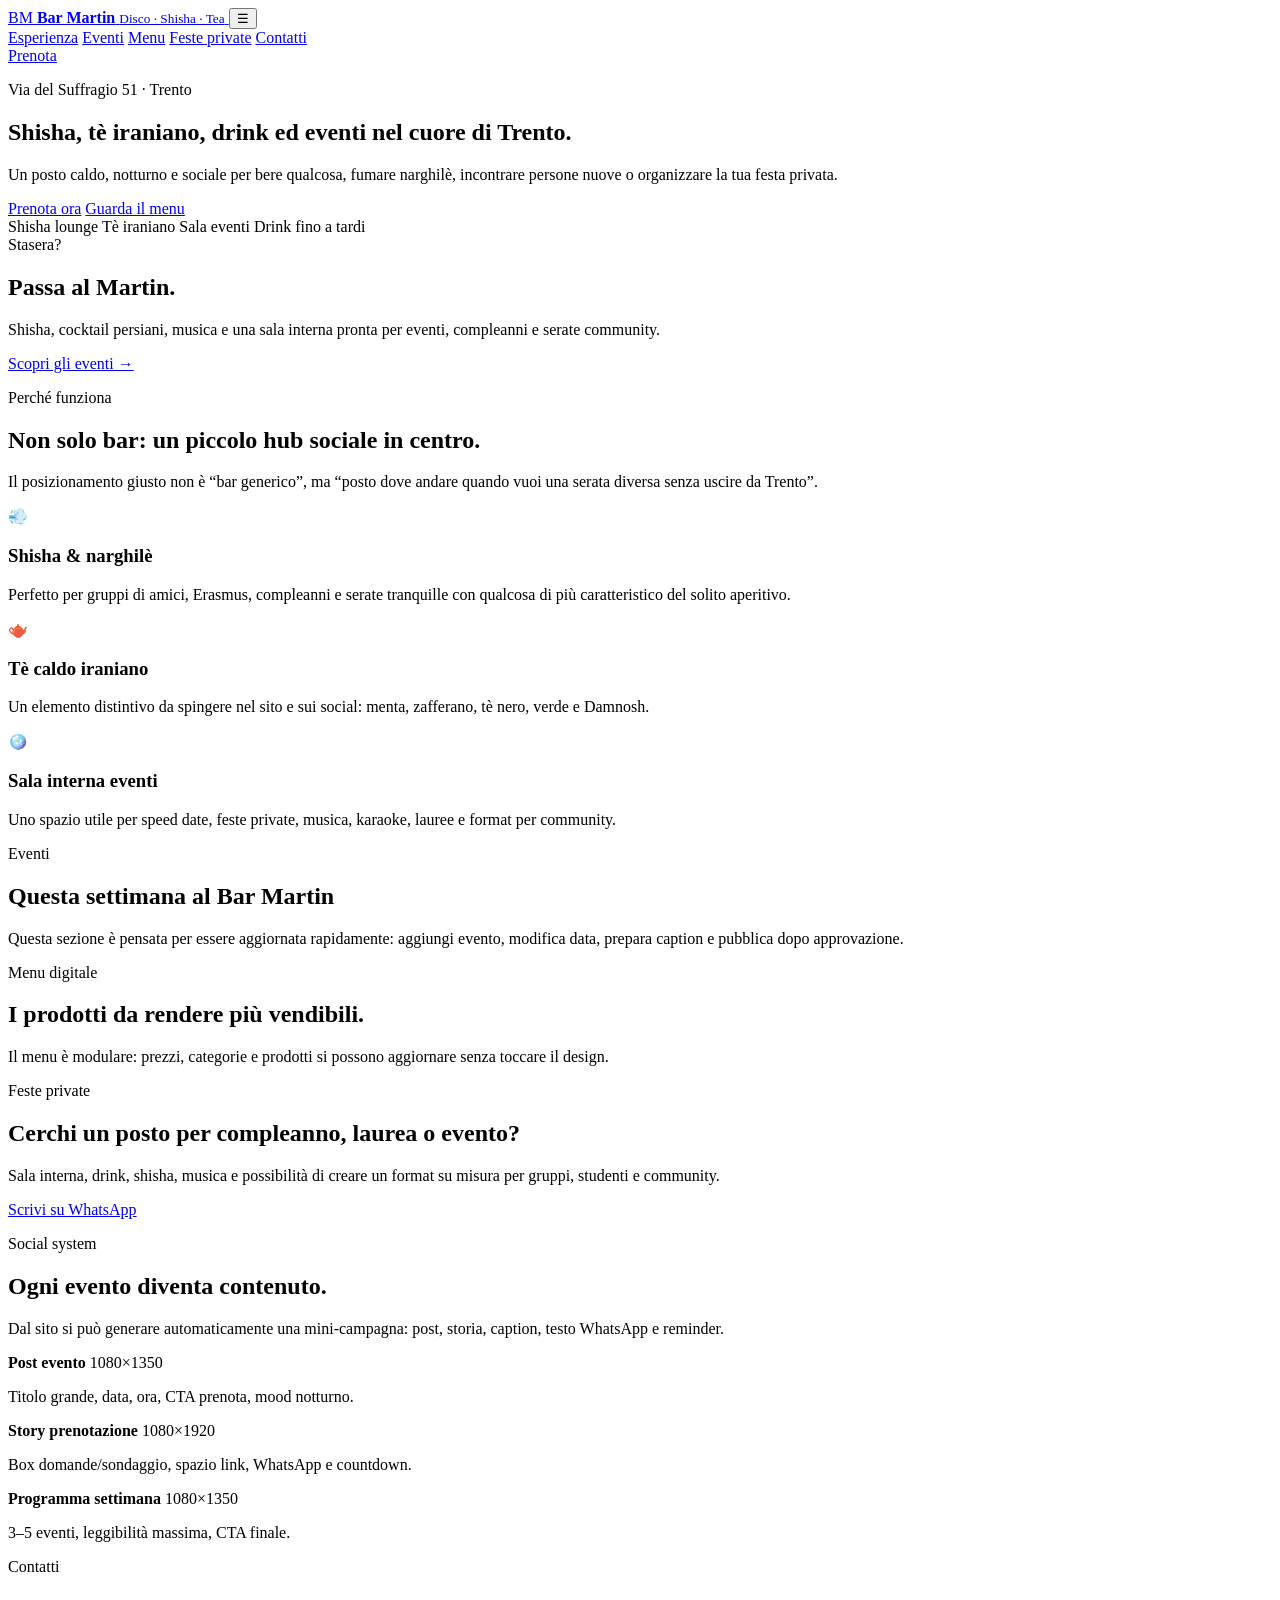
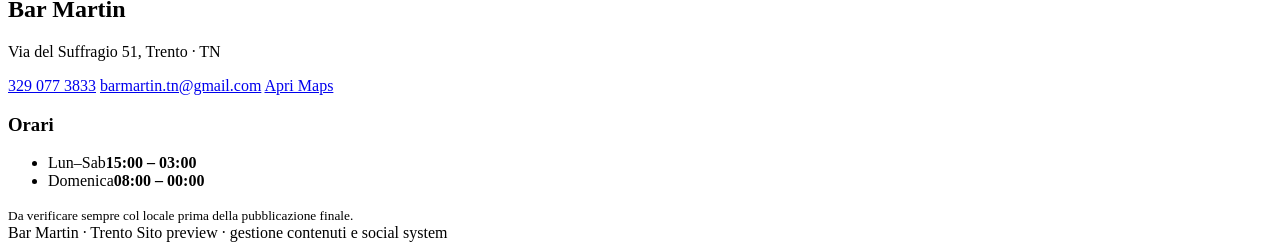
==== index.html @ 5fc256c8 "Add files via upload" ====
<!doctype html>
<html lang="it">
<head>
  <meta charset="utf-8" />
  <meta name="viewport" content="width=device-width, initial-scale=1" />
  <title>Bar Martin Trento | Shisha, tè iraniano, drink ed eventi</title>
  <meta name="description" content="Bar Martin in Via del Suffragio 51 a Trento: shisha, tè iraniano, cocktail, eventi, feste private e serate nel cuore della città." />
  <meta property="og:title" content="Bar Martin Trento" />
  <meta property="og:description" content="Shisha, tè iraniano, drink, eventi e feste private nel cuore di Trento." />
  <meta property="og:type" content="website" />
  <link rel="preconnect" href="https://fonts.googleapis.com">
  <link rel="preconnect" href="https://fonts.gstatic.com" crossorigin>
  <link href="https://fonts.googleapis.com/css2?family=Inter:wght@400;500;600;700;800;900&family=Playfair+Display:wght@700;800&display=swap" rel="stylesheet">
  <link rel="stylesheet" href="css/styles.css" />
</head>
<body>
  <div class="site-shell">
    <header class="topbar" data-glass>
      <a href="#home" class="brand" aria-label="Bar Martin Home">
        <span class="brand-mark">BM</span>
        <span class="brand-text">
          <strong>Bar Martin</strong>
          <small>Disco · Shisha · Tea</small>
        </span>
      </a>
      <button class="nav-toggle" id="navToggle" aria-label="Apri menu">☰</button>
      <nav class="nav" id="navMenu">
        <a href="#esperienza">Esperienza</a>
        <a href="#eventi">Eventi</a>
        <a href="#menu">Menu</a>
        <a href="#feste">Feste private</a>
        <a href="#contatti">Contatti</a>
      </nav>
      <a class="btn btn-small btn-gold" href="tel:+393290773833">Prenota</a>
    </header>

    <main id="home">
      <section class="hero section-pad">
        <div class="hero-copy reveal">
          <p class="eyebrow">Via del Suffragio 51 · Trento</p>
          <h1>Shisha, tè iraniano, drink ed eventi nel cuore di Trento.</h1>
          <p class="lead">Un posto caldo, notturno e sociale per bere qualcosa, fumare narghilè, incontrare persone nuove o organizzare la tua festa privata.</p>
          <div class="hero-actions">
            <a class="btn btn-gold" href="tel:+393290773833">Prenota ora</a>
            <a class="btn btn-ghost" href="#menu">Guarda il menu</a>
          </div>
          <div class="trust-row" aria-label="Punti forti">
            <span>Shisha lounge</span>
            <span>Tè iraniano</span>
            <span>Sala eventi</span>
            <span>Drink fino a tardi</span>
          </div>
        </div>
        <div class="hero-card reveal delay-1" aria-label="Card promozionale Bar Martin">
          <div class="liquid-shape shape-one"></div>
          <div class="liquid-shape shape-two"></div>
          <div class="hero-card-content">
            <span class="card-kicker">Stasera?</span>
            <h2>Passa al Martin.</h2>
            <p>Shisha, cocktail persiani, musica e una sala interna pronta per eventi, compleanni e serate community.</p>
            <a class="text-link" href="#eventi">Scopri gli eventi →</a>
          </div>
        </div>
      </section>

      <section id="esperienza" class="section-pad split-section">
        <div class="section-heading reveal">
          <p class="eyebrow">Perché funziona</p>
          <h2>Non solo bar: un piccolo hub sociale in centro.</h2>
          <p>Il posizionamento giusto non è “bar generico”, ma “posto dove andare quando vuoi una serata diversa senza uscire da Trento”.</p>
        </div>
        <div class="features-grid">
          <article class="feature-card reveal">
            <span class="icon">💨</span>
            <h3>Shisha & narghilè</h3>
            <p>Perfetto per gruppi di amici, Erasmus, compleanni e serate tranquille con qualcosa di più caratteristico del solito aperitivo.</p>
          </article>
          <article class="feature-card reveal delay-1">
            <span class="icon">🫖</span>
            <h3>Tè caldo iraniano</h3>
            <p>Un elemento distintivo da spingere nel sito e sui social: menta, zafferano, tè nero, verde e Damnosh.</p>
          </article>
          <article class="feature-card reveal delay-2">
            <span class="icon">🪩</span>
            <h3>Sala interna eventi</h3>
            <p>Uno spazio utile per speed date, feste private, musica, karaoke, lauree e format per community.</p>
          </article>
        </div>
      </section>

      <section id="eventi" class="section-pad dark-panel">
        <div class="section-heading center reveal">
          <p class="eyebrow">Eventi</p>
          <h2>Questa settimana al Bar Martin</h2>
          <p>Questa sezione è pensata per essere aggiornata rapidamente: aggiungi evento, modifica data, prepara caption e pubblica dopo approvazione.</p>
        </div>
        <div class="events-grid" id="eventsGrid" aria-live="polite"></div>
      </section>

      <section id="menu" class="section-pad">
        <div class="section-heading reveal">
          <p class="eyebrow">Menu digitale</p>
          <h2>I prodotti da rendere più vendibili.</h2>
          <p>Il menu è modulare: prezzi, categorie e prodotti si possono aggiornare senza toccare il design.</p>
        </div>
        <div class="menu-tabs reveal" id="menuTabs" role="tablist" aria-label="Categorie menu"></div>
        <div class="menu-grid" id="menuGrid" aria-live="polite"></div>
      </section>

      <section id="feste" class="section-pad cta-band reveal">
        <div>
          <p class="eyebrow">Feste private</p>
          <h2>Cerchi un posto per compleanno, laurea o evento?</h2>
          <p>Sala interna, drink, shisha, musica e possibilità di creare un format su misura per gruppi, studenti e community.</p>
        </div>
        <a class="btn btn-dark" href="https://wa.me/393290773833?text=Ciao%20Bar%20Martin%2C%20vorrei%20informazioni%20per%20organizzare%20un%20evento" target="_blank" rel="noopener">Scrivi su WhatsApp</a>
      </section>

      <section class="section-pad social-section">
        <div class="section-heading center reveal">
          <p class="eyebrow">Social system</p>
          <h2>Ogni evento diventa contenuto.</h2>
          <p>Dal sito si può generare automaticamente una mini-campagna: post, storia, caption, testo WhatsApp e reminder.</p>
        </div>
        <div class="social-grid">
          <article class="social-card reveal">
            <strong>Post evento</strong>
            <span>1080×1350</span>
            <p>Titolo grande, data, ora, CTA prenota, mood notturno.</p>
          </article>
          <article class="social-card reveal delay-1">
            <strong>Story prenotazione</strong>
            <span>1080×1920</span>
            <p>Box domande/sondaggio, spazio link, WhatsApp e countdown.</p>
          </article>
          <article class="social-card reveal delay-2">
            <strong>Programma settimana</strong>
            <span>1080×1350</span>
            <p>3–5 eventi, leggibilità massima, CTA finale.</p>
          </article>
        </div>
      </section>

      <section id="contatti" class="section-pad contact-section">
        <div class="contact-card reveal">
          <p class="eyebrow">Contatti</p>
          <h2>Bar Martin</h2>
          <p>Via del Suffragio 51, Trento · TN</p>
          <div class="contact-actions">
            <a href="tel:+393290773833">329 077 3833</a>
            <a href="mailto:barmartin.tn@gmail.com">barmartin.tn@gmail.com</a>
            <a href="https://www.google.com/maps/search/?api=1&query=Bar%20Martin%20Via%20del%20Suffragio%2051%20Trento" target="_blank" rel="noopener">Apri Maps</a>
          </div>
        </div>
        <div class="hours-card reveal delay-1">
          <h3>Orari</h3>
          <ul>
            <li><span>Lun–Sab</span><strong>15:00 – 03:00</strong></li>
            <li><span>Domenica</span><strong>08:00 – 00:00</strong></li>
          </ul>
          <small>Da verificare sempre col locale prima della pubblicazione finale.</small>
        </div>
      </section>
    </main>

    <footer class="footer">
      <span>Bar Martin · Trento</span>
      <span>Sito preview · gestione contenuti e social system</span>
    </footer>
  </div>
  <script src="js/content.js"></script>
  <script src="js/app.js"></script>
</body>
</html>
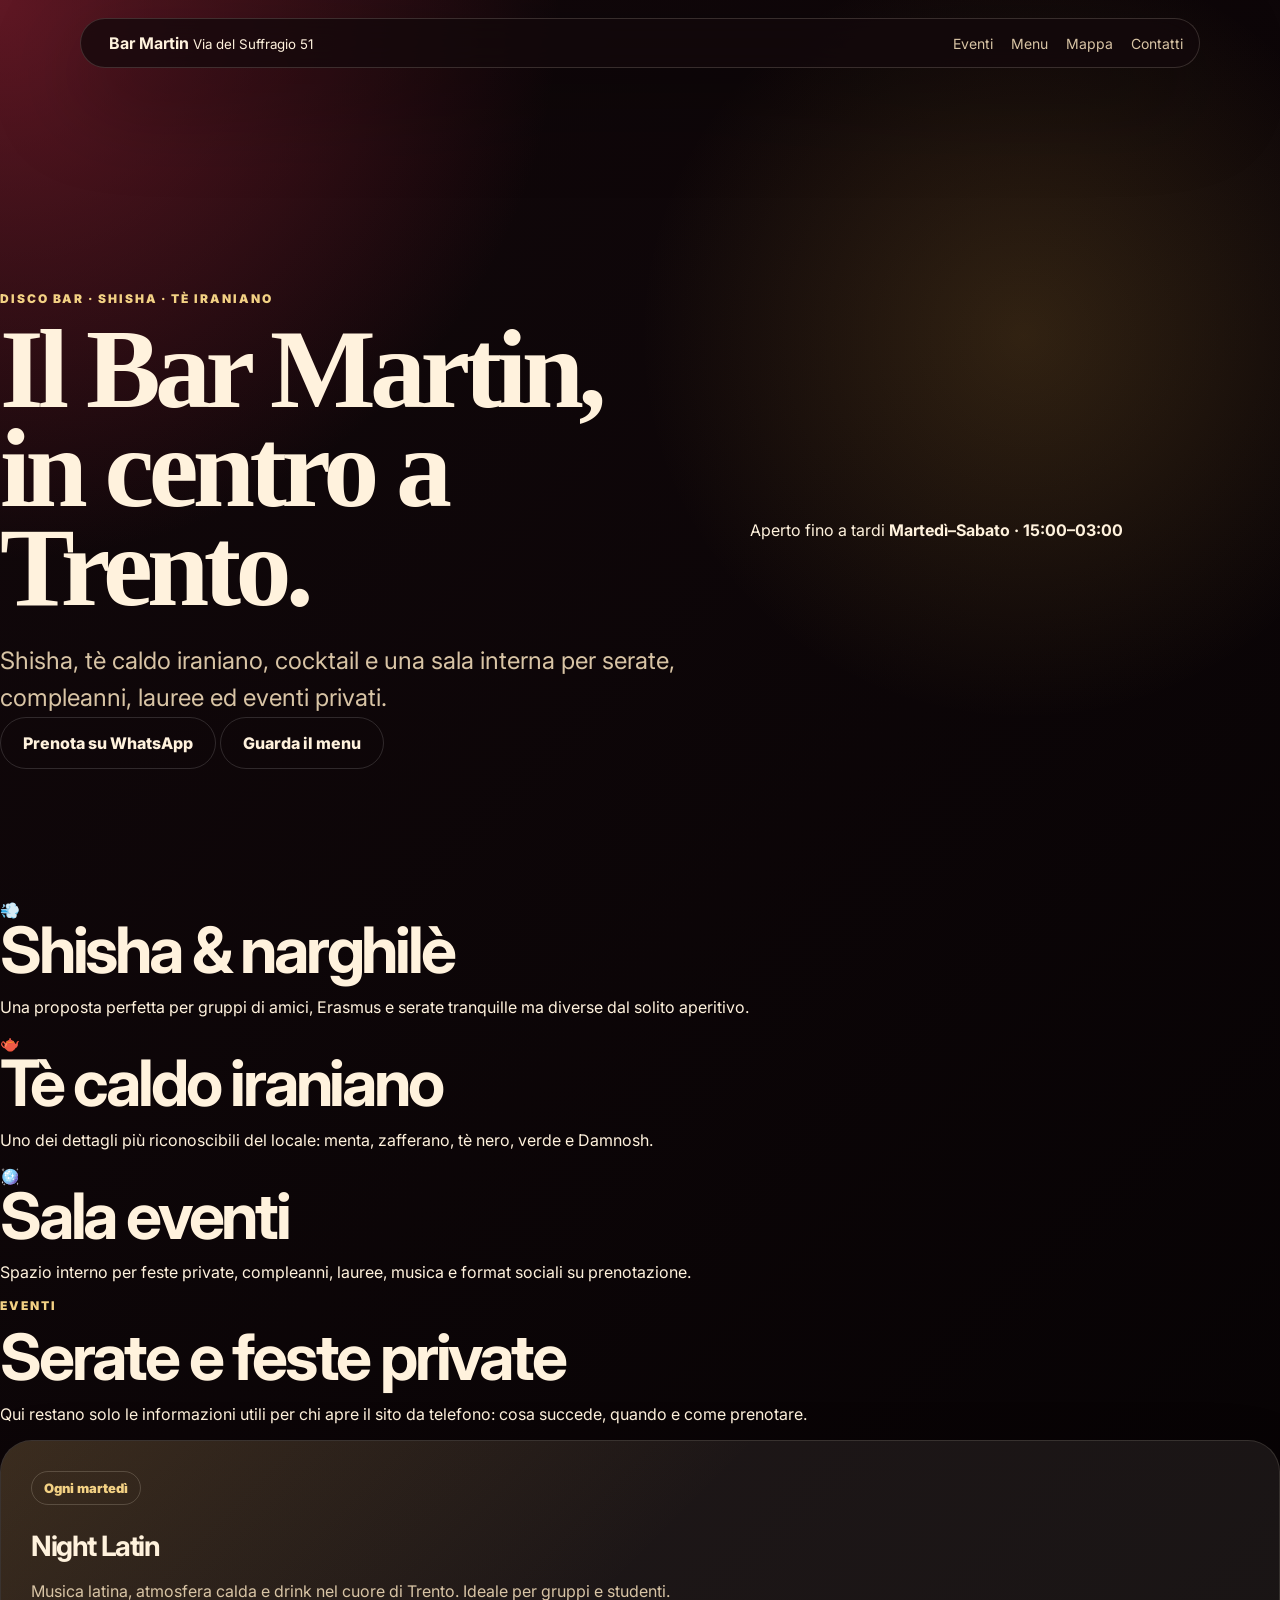
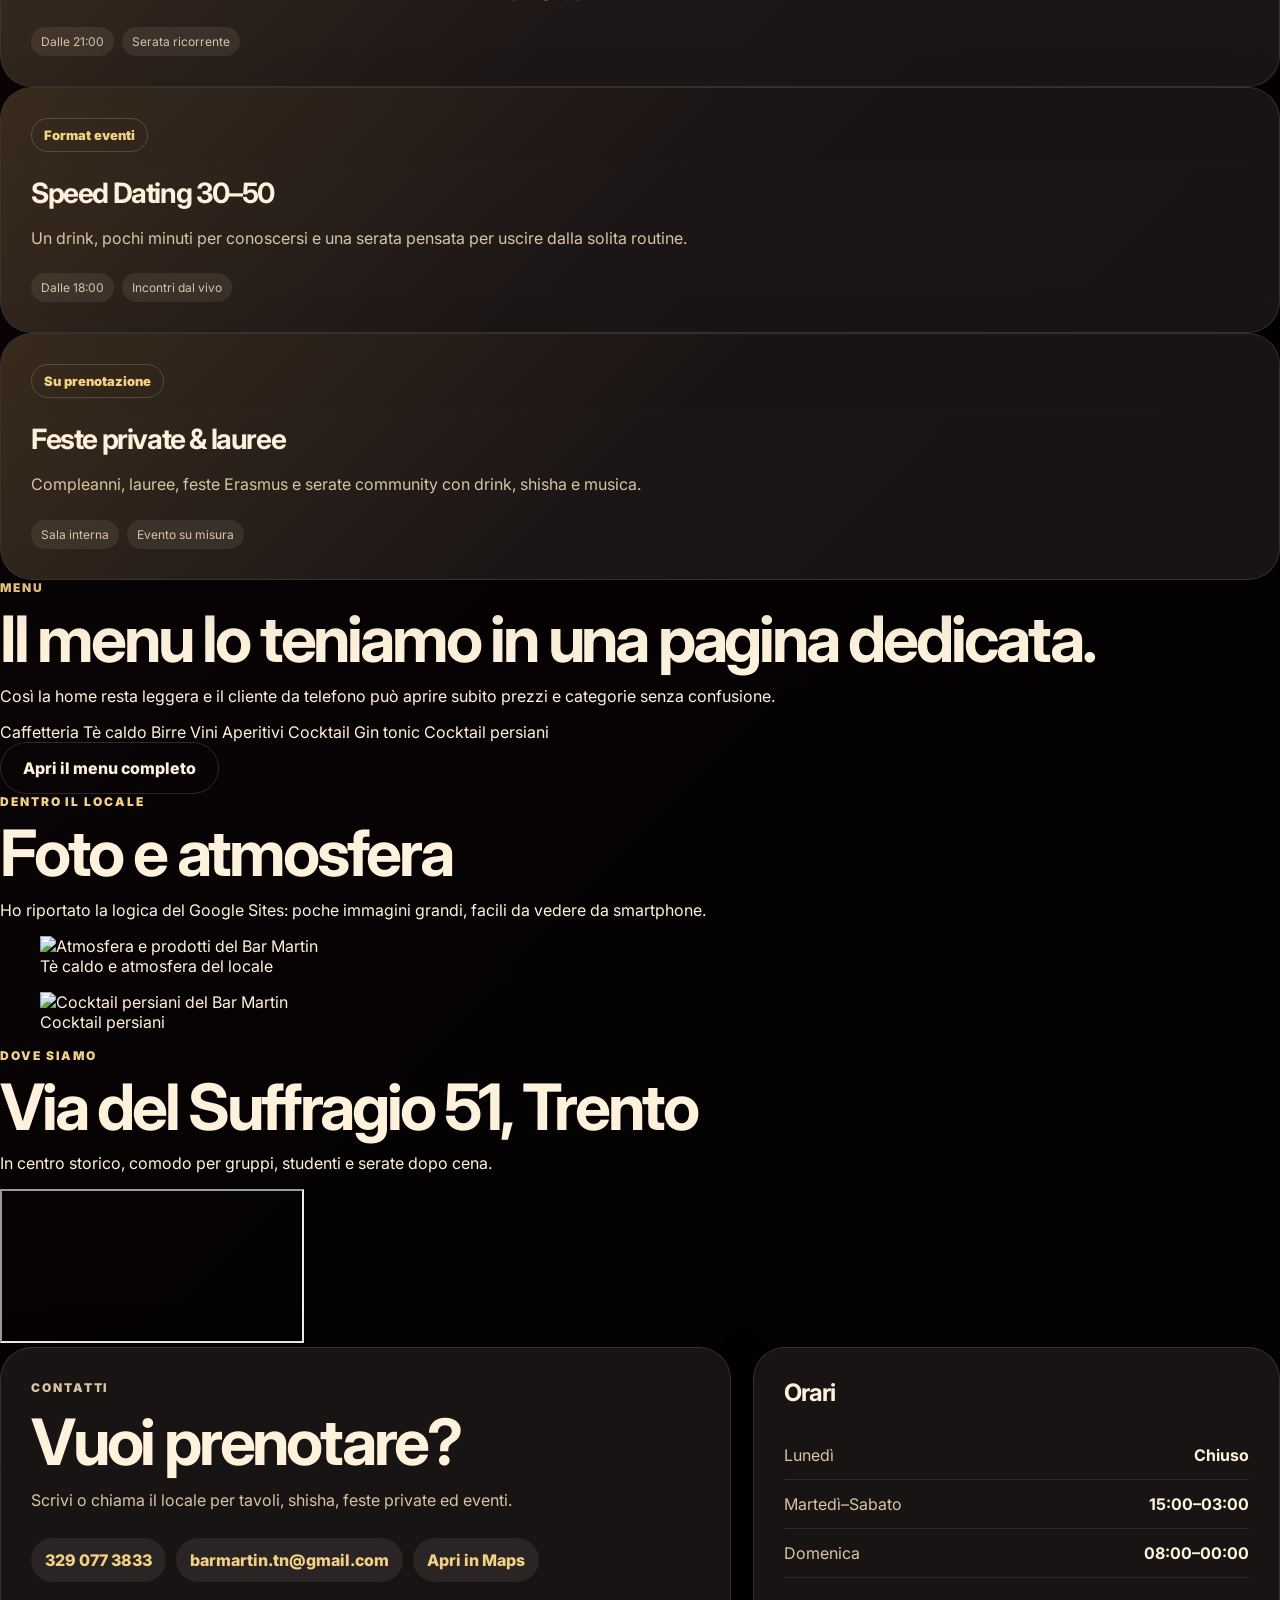
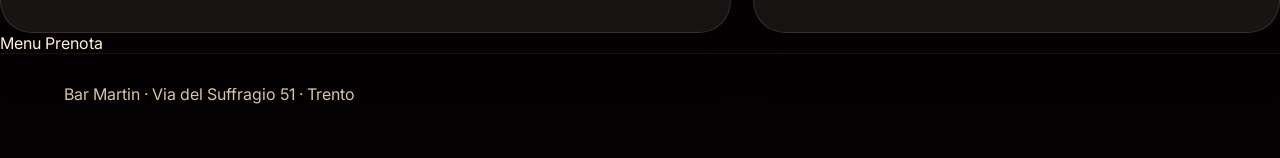
==== commit 90a612cc: "Riorganizza home mobile-first con logo, mappa e menu separato" ====
--- a/index.html
+++ b/index.html
@@ -3,171 +3,160 @@
 <head>
   <meta charset="utf-8" />
   <meta name="viewport" content="width=device-width, initial-scale=1" />
-  <title>Bar Martin Trento | Shisha, tè iraniano, drink ed eventi</title>
-  <meta name="description" content="Bar Martin in Via del Suffragio 51 a Trento: shisha, tè iraniano, cocktail, eventi, feste private e serate nel cuore della città." />
+  <title>Bar Martin Trento | Shisha, tè iraniano e serate in centro</title>
+  <meta name="description" content="Bar Martin in Via del Suffragio 51 a Trento: shisha, tè iraniano, cocktail, eventi e feste private nel cuore della città." />
   <meta property="og:title" content="Bar Martin Trento" />
-  <meta property="og:description" content="Shisha, tè iraniano, drink, eventi e feste private nel cuore di Trento." />
+  <meta property="og:description" content="Shisha, tè iraniano, cocktail ed eventi in Via del Suffragio 51 a Trento." />
   <meta property="og:type" content="website" />
   <link rel="preconnect" href="https://fonts.googleapis.com">
   <link rel="preconnect" href="https://fonts.gstatic.com" crossorigin>
-  <link href="https://fonts.googleapis.com/css2?family=Inter:wght@400;500;600;700;800;900&family=Playfair+Display:wght@700;800&display=swap" rel="stylesheet">
+  <link href="https://fonts.googleapis.com/css2?family=Inter:wght@400;600;700;800;900&display=swap" rel="stylesheet">
   <link rel="stylesheet" href="css/styles.css" />
 </head>
 <body>
-  <div class="site-shell">
-    <header class="topbar" data-glass>
-      <a href="#home" class="brand" aria-label="Bar Martin Home">
-        <span class="brand-mark">BM</span>
-        <span class="brand-text">
-          <strong>Bar Martin</strong>
-          <small>Disco · Shisha · Tea</small>
-        </span>
-      </a>
-      <button class="nav-toggle" id="navToggle" aria-label="Apri menu">☰</button>
-      <nav class="nav" id="navMenu">
-        <a href="#esperienza">Esperienza</a>
-        <a href="#eventi">Eventi</a>
-        <a href="#menu">Menu</a>
-        <a href="#feste">Feste private</a>
-        <a href="#contatti">Contatti</a>
-      </nav>
-      <a class="btn btn-small btn-gold" href="tel:+393290773833">Prenota</a>
-    </header>
+  <header class="topbar" id="top">
+    <a class="brand" href="index.html" aria-label="Bar Martin Trento">
+      <span class="logo-emblem" aria-hidden="true"></span>
+      <span>
+        <strong>Bar Martin</strong>
+        <small>Via del Suffragio 51</small>
+      </span>
+    </a>
+    <button class="nav-toggle" id="navToggle" aria-label="Apri menu">☰</button>
+    <nav class="nav" id="navMenu" aria-label="Navigazione principale">
+      <a href="#eventi">Eventi</a>
+      <a href="menu.html">Menu</a>
+      <a href="#mappa">Mappa</a>
+      <a href="#contatti">Contatti</a>
+    </nav>
+  </header>
 
-    <main id="home">
-      <section class="hero section-pad">
-        <div class="hero-copy reveal">
-          <p class="eyebrow">Via del Suffragio 51 · Trento</p>
-          <h1>Shisha, tè iraniano, drink ed eventi nel cuore di Trento.</h1>
-          <p class="lead">Un posto caldo, notturno e sociale per bere qualcosa, fumare narghilè, incontrare persone nuove o organizzare la tua festa privata.</p>
-          <div class="hero-actions">
-            <a class="btn btn-gold" href="tel:+393290773833">Prenota ora</a>
-            <a class="btn btn-ghost" href="#menu">Guarda il menu</a>
-          </div>
-          <div class="trust-row" aria-label="Punti forti">
-            <span>Shisha lounge</span>
-            <span>Tè iraniano</span>
-            <span>Sala eventi</span>
-            <span>Drink fino a tardi</span>
-          </div>
+  <main>
+    <section class="hero">
+      <div class="hero-copy reveal">
+        <p class="eyebrow">Disco bar · Shisha · Tè iraniano</p>
+        <h1>Il Bar Martin, in centro a Trento.</h1>
+        <p class="lead">Shisha, tè caldo iraniano, cocktail e una sala interna per serate, compleanni, lauree ed eventi privati.</p>
+        <div class="actions">
+          <a class="btn primary" href="https://wa.me/393290773833?text=Ciao%20Bar%20Martin%2C%20vorrei%20prenotare" target="_blank" rel="noopener">Prenota su WhatsApp</a>
+          <a class="btn secondary" href="menu.html">Guarda il menu</a>
         </div>
-        <div class="hero-card reveal delay-1" aria-label="Card promozionale Bar Martin">
-          <div class="liquid-shape shape-one"></div>
-          <div class="liquid-shape shape-two"></div>
-          <div class="hero-card-content">
-            <span class="card-kicker">Stasera?</span>
-            <h2>Passa al Martin.</h2>
-            <p>Shisha, cocktail persiani, musica e una sala interna pronta per eventi, compleanni e serate community.</p>
-            <a class="text-link" href="#eventi">Scopri gli eventi →</a>
-          </div>
+      </div>
+      <div class="hero-visual reveal delay-1">
+        <div class="hero-logo" aria-label="Logo Bar Martin"></div>
+        <div class="quick-card">
+          <span>Aperto fino a tardi</span>
+          <strong>Martedì–Sabato · 15:00–03:00</strong>
         </div>
-      </section>
+      </div>
+    </section>
 
-      <section id="esperienza" class="section-pad split-section">
-        <div class="section-heading reveal">
-          <p class="eyebrow">Perché funziona</p>
-          <h2>Non solo bar: un piccolo hub sociale in centro.</h2>
-          <p>Il posizionamento giusto non è “bar generico”, ma “posto dove andare quando vuoi una serata diversa senza uscire da Trento”.</p>
+    <section class="section intro-grid" aria-label="Punti forti del Bar Martin">
+      <article class="info-card reveal">
+        <span class="icon">💨</span>
+        <h2>Shisha & narghilè</h2>
+        <p>Una proposta perfetta per gruppi di amici, Erasmus e serate tranquille ma diverse dal solito aperitivo.</p>
+      </article>
+      <article class="info-card reveal delay-1">
+        <span class="icon">🫖</span>
+        <h2>Tè caldo iraniano</h2>
+        <p>Uno dei dettagli più riconoscibili del locale: menta, zafferano, tè nero, verde e Damnosh.</p>
+      </article>
+      <article class="info-card reveal delay-2">
+        <span class="icon">🪩</span>
+        <h2>Sala eventi</h2>
+        <p>Spazio interno per feste private, compleanni, lauree, musica e format sociali su prenotazione.</p>
+      </article>
+    </section>
+
+    <section id="eventi" class="section soft-panel">
+      <div class="section-title reveal">
+        <p class="eyebrow">Eventi</p>
+        <h2>Serate e feste private</h2>
+        <p>Qui restano solo le informazioni utili per chi apre il sito da telefono: cosa succede, quando e come prenotare.</p>
+      </div>
+      <div class="events-list" id="eventsGrid"></div>
+    </section>
+
+    <section class="section menu-teaser">
+      <div class="section-title reveal">
+        <p class="eyebrow">Menu</p>
+        <h2>Il menu lo teniamo in una pagina dedicata.</h2>
+        <p>Così la home resta leggera e il cliente da telefono può aprire subito prezzi e categorie senza confusione.</p>
+      </div>
+      <div class="teaser-cards reveal delay-1">
+        <span>Caffetteria</span>
+        <span>Tè caldo</span>
+        <span>Birre</span>
+        <span>Vini</span>
+        <span>Aperitivi</span>
+        <span>Cocktail</span>
+        <span>Gin tonic</span>
+        <span>Cocktail persiani</span>
+      </div>
+      <a class="btn primary wide-mobile" href="menu.html">Apri il menu completo</a>
+    </section>
+
+    <section class="section gallery-section" aria-label="Foto del locale">
+      <div class="section-title reveal">
+        <p class="eyebrow">Dentro il locale</p>
+        <h2>Foto e atmosfera</h2>
+        <p>Ho riportato la logica del Google Sites: poche immagini grandi, facili da vedere da smartphone.</p>
+      </div>
+      <div class="gallery-grid">
+        <figure class="photo-card reveal">
+          <img src="https://lh3.googleusercontent.com/sitesv/[base64]%3Dw1280" alt="Atmosfera e prodotti del Bar Martin" loading="lazy">
+          <figcaption>Tè caldo e atmosfera del locale</figcaption>
+        </figure>
+        <figure class="photo-card reveal delay-1">
+          <img src="https://lh3.googleusercontent.com/sitesv/[base64]%3Dw1280" alt="Cocktail persiani del Bar Martin" loading="lazy">
+          <figcaption>Cocktail persiani</figcaption>
+        </figure>
+      </div>
+    </section>
+
+    <section id="mappa" class="section map-section">
+      <div class="section-title reveal">
+        <p class="eyebrow">Dove siamo</p>
+        <h2>Via del Suffragio 51, Trento</h2>
+        <p>In centro storico, comodo per gruppi, studenti e serate dopo cena.</p>
+      </div>
+      <div class="map-card reveal delay-1">
+        <iframe title="Mappa Bar Martin Trento" loading="lazy" referrerpolicy="no-referrer-when-downgrade" src="https://www.google.com/maps?q=Bar%20Martin%20Via%20del%20Suffragio%2051%20Trento&output=embed"></iframe>
+      </div>
+    </section>
+
+    <section id="contatti" class="section contact-section">
+      <div class="contact-card reveal">
+        <p class="eyebrow">Contatti</p>
+        <h2>Vuoi prenotare?</h2>
+        <p>Scrivi o chiama il locale per tavoli, shisha, feste private ed eventi.</p>
+        <div class="contact-actions">
+          <a href="tel:+393290773833">329 077 3833</a>
+          <a href="mailto:barmartin.tn@gmail.com">barmartin.tn@gmail.com</a>
+          <a href="https://www.google.com/maps/search/?api=1&query=Bar%20Martin%20Via%20del%20Suffragio%2051%20Trento" target="_blank" rel="noopener">Apri in Maps</a>
         </div>
-        <div class="features-grid">
-          <article class="feature-card reveal">
-            <span class="icon">💨</span>
-            <h3>Shisha & narghilè</h3>
-            <p>Perfetto per gruppi di amici, Erasmus, compleanni e serate tranquille con qualcosa di più caratteristico del solito aperitivo.</p>
-          </article>
-          <article class="feature-card reveal delay-1">
-            <span class="icon">🫖</span>
-            <h3>Tè caldo iraniano</h3>
-            <p>Un elemento distintivo da spingere nel sito e sui social: menta, zafferano, tè nero, verde e Damnosh.</p>
-          </article>
-          <article class="feature-card reveal delay-2">
-            <span class="icon">🪩</span>
-            <h3>Sala interna eventi</h3>
-            <p>Uno spazio utile per speed date, feste private, musica, karaoke, lauree e format per community.</p>
-          </article>
-        </div>
-      </section>
+      </div>
+      <div class="hours-card reveal delay-1">
+        <h3>Orari</h3>
+        <ul>
+          <li><span>Lunedì</span><strong>Chiuso</strong></li>
+          <li><span>Martedì–Sabato</span><strong>15:00–03:00</strong></li>
+          <li><span>Domenica</span><strong>08:00–00:00</strong></li>
+        </ul>
+      </div>
+    </section>
+  </main>
 
-      <section id="eventi" class="section-pad dark-panel">
-        <div class="section-heading center reveal">
-          <p class="eyebrow">Eventi</p>
-          <h2>Questa settimana al Bar Martin</h2>
-          <p>Questa sezione è pensata per essere aggiornata rapidamente: aggiungi evento, modifica data, prepara caption e pubblica dopo approvazione.</p>
-        </div>
-        <div class="events-grid" id="eventsGrid" aria-live="polite"></div>
-      </section>
+  <div class="mobile-cta" aria-label="Azioni rapide">
+    <a href="menu.html">Menu</a>
+    <a href="https://wa.me/393290773833?text=Ciao%20Bar%20Martin%2C%20vorrei%20prenotare" target="_blank" rel="noopener">Prenota</a>
+  </div>
 
-      <section id="menu" class="section-pad">
-        <div class="section-heading reveal">
-          <p class="eyebrow">Menu digitale</p>
-          <h2>I prodotti da rendere più vendibili.</h2>
-          <p>Il menu è modulare: prezzi, categorie e prodotti si possono aggiornare senza toccare il design.</p>
-        </div>
-        <div class="menu-tabs reveal" id="menuTabs" role="tablist" aria-label="Categorie menu"></div>
-        <div class="menu-grid" id="menuGrid" aria-live="polite"></div>
-      </section>
+  <footer class="footer">
+    <span>Bar Martin · Via del Suffragio 51 · Trento</span>
+  </footer>
 
-      <section id="feste" class="section-pad cta-band reveal">
-        <div>
-          <p class="eyebrow">Feste private</p>
-          <h2>Cerchi un posto per compleanno, laurea o evento?</h2>
-          <p>Sala interna, drink, shisha, musica e possibilità di creare un format su misura per gruppi, studenti e community.</p>
-        </div>
-        <a class="btn btn-dark" href="https://wa.me/393290773833?text=Ciao%20Bar%20Martin%2C%20vorrei%20informazioni%20per%20organizzare%20un%20evento" target="_blank" rel="noopener">Scrivi su WhatsApp</a>
-      </section>
-
-      <section class="section-pad social-section">
-        <div class="section-heading center reveal">
-          <p class="eyebrow">Social system</p>
-          <h2>Ogni evento diventa contenuto.</h2>
-          <p>Dal sito si può generare automaticamente una mini-campagna: post, storia, caption, testo WhatsApp e reminder.</p>
-        </div>
-        <div class="social-grid">
-          <article class="social-card reveal">
-            <strong>Post evento</strong>
-            <span>1080×1350</span>
-            <p>Titolo grande, data, ora, CTA prenota, mood notturno.</p>
-          </article>
-          <article class="social-card reveal delay-1">
-            <strong>Story prenotazione</strong>
-            <span>1080×1920</span>
-            <p>Box domande/sondaggio, spazio link, WhatsApp e countdown.</p>
-          </article>
-          <article class="social-card reveal delay-2">
-            <strong>Programma settimana</strong>
-            <span>1080×1350</span>
-            <p>3–5 eventi, leggibilità massima, CTA finale.</p>
-          </article>
-        </div>
-      </section>
-
-      <section id="contatti" class="section-pad contact-section">
-        <div class="contact-card reveal">
-          <p class="eyebrow">Contatti</p>
-          <h2>Bar Martin</h2>
-          <p>Via del Suffragio 51, Trento · TN</p>
-          <div class="contact-actions">
-            <a href="tel:+393290773833">329 077 3833</a>
-            <a href="mailto:barmartin.tn@gmail.com">barmartin.tn@gmail.com</a>
-            <a href="https://www.google.com/maps/search/?api=1&query=Bar%20Martin%20Via%20del%20Suffragio%2051%20Trento" target="_blank" rel="noopener">Apri Maps</a>
-          </div>
-        </div>
-        <div class="hours-card reveal delay-1">
-          <h3>Orari</h3>
-          <ul>
-            <li><span>Lun–Sab</span><strong>15:00 – 03:00</strong></li>
-            <li><span>Domenica</span><strong>08:00 – 00:00</strong></li>
-          </ul>
-          <small>Da verificare sempre col locale prima della pubblicazione finale.</small>
-        </div>
-      </section>
-    </main>
-
-    <footer class="footer">
-      <span>Bar Martin · Trento</span>
-      <span>Sito preview · gestione contenuti e social system</span>
-    </footer>
-  </div>
   <script src="js/content.js"></script>
   <script src="js/app.js"></script>
 </body>
--- a/css/styles.css
+++ b/css/styles.css
@@ -0,0 +1,343 @@
+:root {
+  --night: #12080b;
+  --night-2: #1f0f14;
+  --wine: #6d1725;
+  --wine-2: #9f2438;
+  --gold: #d9a441;
+  --gold-2: #f3d184;
+  --cream: #fff2dd;
+  --muted: #d8c4a5;
+  --mint: #84d8b0;
+  --card: rgba(255, 242, 221, .08);
+  --card-strong: rgba(255, 242, 221, .14);
+  --shadow: 0 30px 90px rgba(0,0,0,.35);
+  --radius-lg: 32px;
+  --radius-md: 22px;
+  --radius-sm: 14px;
+}
+
+* { box-sizing: border-box; }
+html { scroll-behavior: smooth; }
+body {
+  margin: 0;
+  color: var(--cream);
+  font-family: Inter, system-ui, -apple-system, BlinkMacSystemFont, "Segoe UI", sans-serif;
+  background:
+    radial-gradient(circle at top left, rgba(159,36,56,.55), transparent 35rem),
+    radial-gradient(circle at 80% 10%, rgba(217,164,65,.18), transparent 24rem),
+    linear-gradient(135deg, var(--night), #050203 70%);
+  min-height: 100vh;
+}
+
+a { color: inherit; text-decoration: none; }
+code { color: var(--gold-2); }
+
+.site-shell { overflow: hidden; }
+.section-pad { padding: 110px clamp(20px, 5vw, 88px); }
+
+.topbar {
+  position: fixed;
+  z-index: 100;
+  left: 50%;
+  top: 18px;
+  transform: translateX(-50%);
+  width: min(1120px, calc(100% - 32px));
+  display: flex;
+  align-items: center;
+  gap: 20px;
+  padding: 14px 16px;
+  border: 1px solid rgba(255, 242, 221, .16);
+  border-radius: 999px;
+  background: rgba(18, 8, 11, .78);
+  backdrop-filter: blur(20px);
+  box-shadow: var(--shadow);
+}
+
+.brand { display: flex; align-items: center; gap: 12px; min-width: max-content; }
+.brand-mark {
+  display: grid;
+  place-items: center;
+  width: 45px;
+  height: 45px;
+  border-radius: 50%;
+  background: linear-gradient(135deg, var(--gold), var(--wine-2));
+  color: #140608;
+  font-weight: 900;
+  letter-spacing: -1px;
+}
+.brand-text { display: flex; flex-direction: column; line-height: 1.1; }
+.brand-text strong { font-size: 15px; }
+.brand-text small { color: var(--muted); font-size: 11px; text-transform: uppercase; letter-spacing: .12em; }
+
+.nav { display: flex; align-items: center; justify-content: center; gap: 18px; margin-left: auto; font-size: 14px; color: var(--muted); }
+.nav a:hover { color: var(--cream); }
+.nav-toggle { display: none; }
+
+.btn {
+  display: inline-flex;
+  align-items: center;
+  justify-content: center;
+  border-radius: 999px;
+  padding: 15px 22px;
+  font-weight: 800;
+  border: 1px solid rgba(255,255,255,.14);
+  transition: transform .2s ease, background .2s ease;
+  cursor: pointer;
+}
+.btn:hover { transform: translateY(-2px); }
+.btn-small { padding: 11px 17px; font-size: 14px; }
+.btn-gold { background: linear-gradient(135deg, var(--gold), var(--gold-2)); color: #160a0c; border-color: transparent; }
+.btn-ghost { background: rgba(255, 242, 221, .08); color: var(--cream); }
+.btn-dark { background: var(--night); color: var(--cream); border: 1px solid rgba(18,8,11,.3); }
+
+.hero {
+  min-height: 100vh;
+  display: grid;
+  grid-template-columns: minmax(0, 1.1fr) minmax(300px, .85fr);
+  gap: clamp(30px, 5vw, 80px);
+  align-items: center;
+  padding-top: 160px;
+}
+
+.eyebrow {
+  color: var(--gold-2);
+  text-transform: uppercase;
+  letter-spacing: .16em;
+  font-weight: 900;
+  font-size: 12px;
+  margin: 0 0 14px;
+}
+
+h1, h2, h3 { margin: 0; letter-spacing: -0.05em; }
+h1 {
+  font-family: "Playfair Display", serif;
+  font-size: clamp(52px, 9vw, 112px);
+  line-height: .88;
+  max-width: 900px;
+}
+h2 { font-size: clamp(34px, 5vw, 68px); line-height: .95; }
+h3 { font-size: 24px; }
+.lead {
+  color: var(--muted);
+  font-size: clamp(18px, 2.3vw, 24px);
+  line-height: 1.55;
+  max-width: 690px;
+  margin: 26px 0 0;
+}
+.hero-actions { display: flex; flex-wrap: wrap; gap: 14px; margin-top: 34px; }
+.trust-row { display: flex; flex-wrap: wrap; gap: 10px; margin-top: 30px; }
+.trust-row span {
+  padding: 9px 13px;
+  border-radius: 999px;
+  background: rgba(255,242,221,.08);
+  color: var(--muted);
+  font-size: 13px;
+  border: 1px solid rgba(255,242,221,.08);
+}
+
+.hero-card {
+  position: relative;
+  min-height: 580px;
+  border-radius: 44px;
+  padding: 28px;
+  background:
+    linear-gradient(165deg, rgba(255,242,221,.15), rgba(255,242,221,.04)),
+    radial-gradient(circle at 65% 30%, rgba(217,164,65,.32), transparent 16rem),
+    linear-gradient(135deg, #2a0f17, #070203);
+  border: 1px solid rgba(255,242,221,.18);
+  overflow: hidden;
+  box-shadow: var(--shadow);
+}
+.hero-card::before {
+  content: "";
+  position: absolute;
+  inset: 28px;
+  border: 1px solid rgba(255,242,221,.14);
+  border-radius: 32px;
+  pointer-events: none;
+}
+.hero-card-content {
+  position: relative;
+  z-index: 2;
+  height: 100%;
+  display: flex;
+  flex-direction: column;
+  justify-content: flex-end;
+  padding: 26px;
+}
+.card-kicker { color: var(--mint); font-weight: 900; text-transform: uppercase; letter-spacing: .13em; }
+.hero-card h2 { font-family: "Playfair Display", serif; font-size: clamp(44px, 6vw, 74px); margin-top: 10px; }
+.hero-card p { color: var(--muted); line-height: 1.6; max-width: 420px; }
+.text-link { color: var(--gold-2); font-weight: 900; }
+.liquid-shape { position: absolute; border-radius: 50%; filter: blur(2px); opacity: .9; }
+.shape-one { width: 260px; height: 260px; background: rgba(159,36,56,.72); top: 65px; right: -70px; }
+.shape-two { width: 190px; height: 190px; background: rgba(217,164,65,.35); top: 190px; left: -40px; }
+
+.section-heading { max-width: 760px; }
+.section-heading.center { text-align: center; margin: 0 auto 46px; }
+.section-heading p:not(.eyebrow) { color: var(--muted); font-size: 18px; line-height: 1.7; }
+.split-section { display: grid; gap: 54px; }
+.features-grid, .events-grid, .social-grid {
+  display: grid;
+  grid-template-columns: repeat(3, minmax(0, 1fr));
+  gap: 20px;
+}
+.feature-card, .event-card, .social-card, .contact-card, .hours-card {
+  border: 1px solid rgba(255,242,221,.12);
+  border-radius: var(--radius-lg);
+  background: var(--card);
+  padding: 30px;
+  box-shadow: 0 20px 60px rgba(0,0,0,.18);
+}
+.feature-card .icon { font-size: 34px; }
+.feature-card h3 { margin-top: 22px; }
+.feature-card p, .event-card p, .social-card p, .contact-card p, .hours-card small { color: var(--muted); line-height: 1.6; }
+
+.dark-panel {
+  background:
+    radial-gradient(circle at 50% -10%, rgba(217,164,65,.19), transparent 24rem),
+    linear-gradient(180deg, rgba(255,242,221,.04), rgba(255,242,221,.02));
+  border-block: 1px solid rgba(255,242,221,.08);
+}
+.event-card { position: relative; overflow: hidden; }
+.event-card::before {
+  content: "";
+  position: absolute;
+  inset: 0;
+  background: linear-gradient(135deg, rgba(217,164,65,.15), transparent 50%);
+  pointer-events: none;
+}
+.event-card > * { position: relative; z-index: 1; }
+.event-date {
+  display: inline-flex;
+  border: 1px solid rgba(255,242,221,.18);
+  border-radius: 999px;
+  padding: 8px 12px;
+  color: var(--gold-2);
+  font-weight: 900;
+  font-size: 13px;
+  margin-bottom: 24px;
+}
+.event-card h3 { font-size: 28px; }
+.event-meta { display: flex; flex-wrap: wrap; gap: 8px; margin-top: 22px; }
+.event-meta span { border-radius: 999px; padding: 7px 10px; background: rgba(255,242,221,.08); color: var(--muted); font-size: 12px; }
+
+.menu-tabs { display: flex; flex-wrap: wrap; gap: 10px; margin: 34px 0 28px; }
+.menu-tab {
+  border: 1px solid rgba(255,242,221,.14);
+  background: rgba(255,242,221,.06);
+  color: var(--muted);
+  border-radius: 999px;
+  padding: 12px 15px;
+  cursor: pointer;
+  font-weight: 800;
+}
+.menu-tab.active { background: var(--cream); color: var(--night); }
+.menu-grid {
+  display: grid;
+  grid-template-columns: repeat(2, minmax(0, 1fr));
+  gap: 16px;
+}
+.menu-item {
+  display: flex;
+  justify-content: space-between;
+  gap: 24px;
+  border-bottom: 1px solid rgba(255,242,221,.1);
+  padding: 18px 0;
+}
+.menu-item strong { font-size: 18px; }
+.menu-item small { display: block; color: var(--muted); margin-top: 5px; line-height: 1.5; }
+.price { color: var(--gold-2); font-weight: 900; white-space: nowrap; }
+
+.cta-band {
+  margin-inline: clamp(20px, 5vw, 88px);
+  padding: clamp(36px, 6vw, 68px);
+  border-radius: 42px;
+  background:
+    radial-gradient(circle at 85% 20%, rgba(255,242,221,.34), transparent 16rem),
+    linear-gradient(135deg, var(--gold), #bb7d25);
+  color: #160a0c;
+  display: flex;
+  justify-content: space-between;
+  gap: 30px;
+  align-items: center;
+}
+.cta-band .eyebrow { color: #421019; }
+.cta-band p { max-width: 760px; line-height: 1.6; }
+
+.social-card strong { display: block; font-size: 24px; margin-bottom: 12px; }
+.social-card span { color: var(--mint); font-weight: 900; }
+
+.contact-section {
+  display: grid;
+  grid-template-columns: 1fr .72fr;
+  gap: 22px;
+}
+.contact-actions { display: flex; flex-wrap: wrap; gap: 10px; margin-top: 24px; }
+.contact-actions a {
+  border-radius: 999px;
+  padding: 12px 14px;
+  background: rgba(255,242,221,.08);
+  color: var(--gold-2);
+  font-weight: 800;
+}
+.hours-card ul { list-style: none; margin: 24px 0; padding: 0; }
+.hours-card li { display: flex; justify-content: space-between; border-bottom: 1px solid rgba(255,242,221,.1); padding: 14px 0; gap: 20px; }
+.hours-card span { color: var(--muted); }
+
+.footer {
+  padding: 30px clamp(20px, 5vw, 88px) 54px;
+  color: var(--muted);
+  display: flex;
+  justify-content: space-between;
+  gap: 20px;
+  border-top: 1px solid rgba(255,242,221,.08);
+}
+
+.reveal { opacity: 0; transform: translateY(20px); transition: opacity .7s ease, transform .7s ease; }
+.reveal.visible { opacity: 1; transform: none; }
+.delay-1 { transition-delay: .08s; }
+.delay-2 { transition-delay: .16s; }
+
+@media (max-width: 920px) {
+  .nav-toggle {
+    display: grid;
+    place-items: center;
+    margin-left: auto;
+    width: 42px;
+    height: 42px;
+    border-radius: 50%;
+    border: 1px solid rgba(255,242,221,.16);
+    background: rgba(255,242,221,.08);
+    color: var(--cream);
+  }
+  .nav {
+    display: none;
+    position: absolute;
+    left: 0;
+    right: 0;
+    top: 76px;
+    margin: 0;
+    border-radius: 26px;
+    padding: 18px;
+    background: rgba(18, 8, 11, .96);
+    border: 1px solid rgba(255,242,221,.12);
+    flex-direction: column;
+  }
+  .nav.open { display: flex; }
+  .topbar > .btn { display: none; }
+  .hero, .contact-section { grid-template-columns: 1fr; }
+  .features-grid, .events-grid, .social-grid { grid-template-columns: 1fr; }
+  .menu-grid { grid-template-columns: 1fr; }
+  .cta-band { flex-direction: column; align-items: flex-start; }
+  .footer { flex-direction: column; }
+}
+
+@media (max-width: 560px) {
+  .section-pad { padding: 86px 20px; }
+  .hero { padding-top: 140px; }
+  .hero-card { min-height: 470px; }
+  h1 { font-size: 54px; }
+  .brand-text small { display: none; }
+  .cta-band { margin-inline: 20px; }
+}
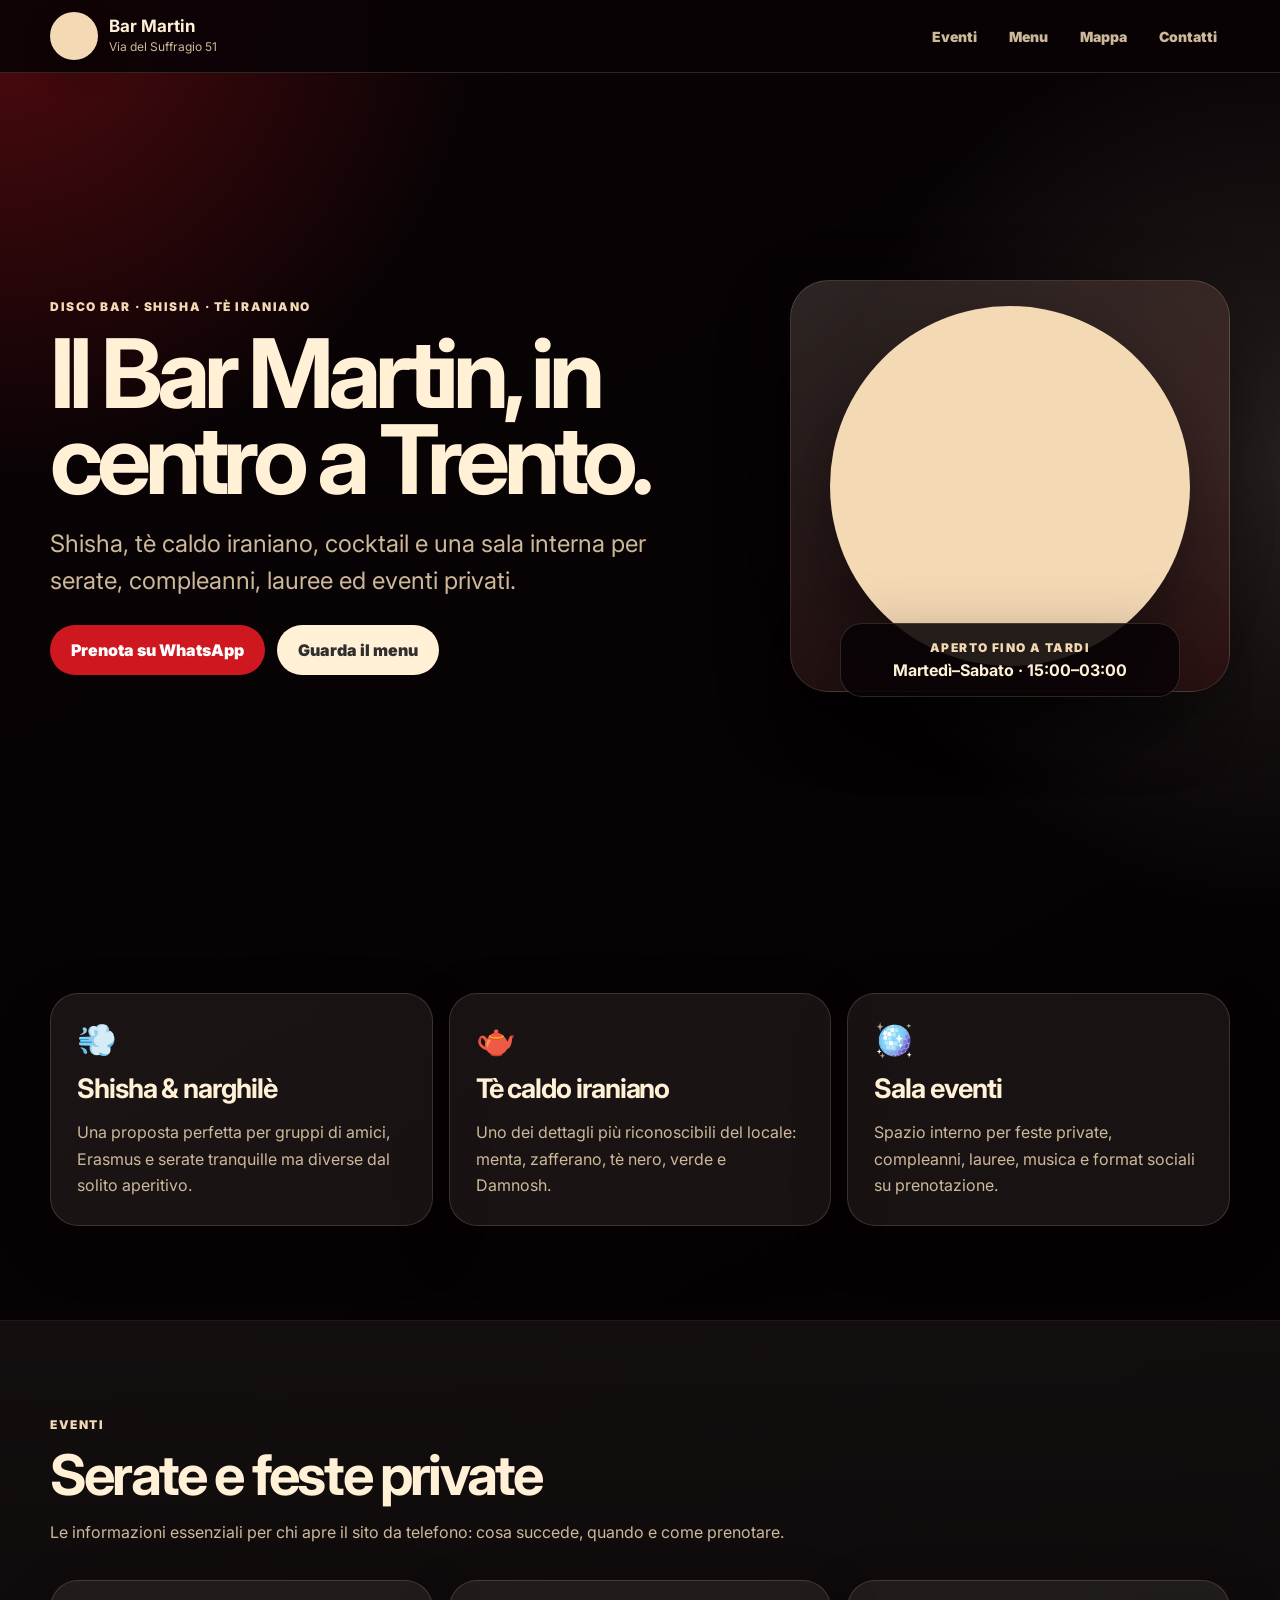
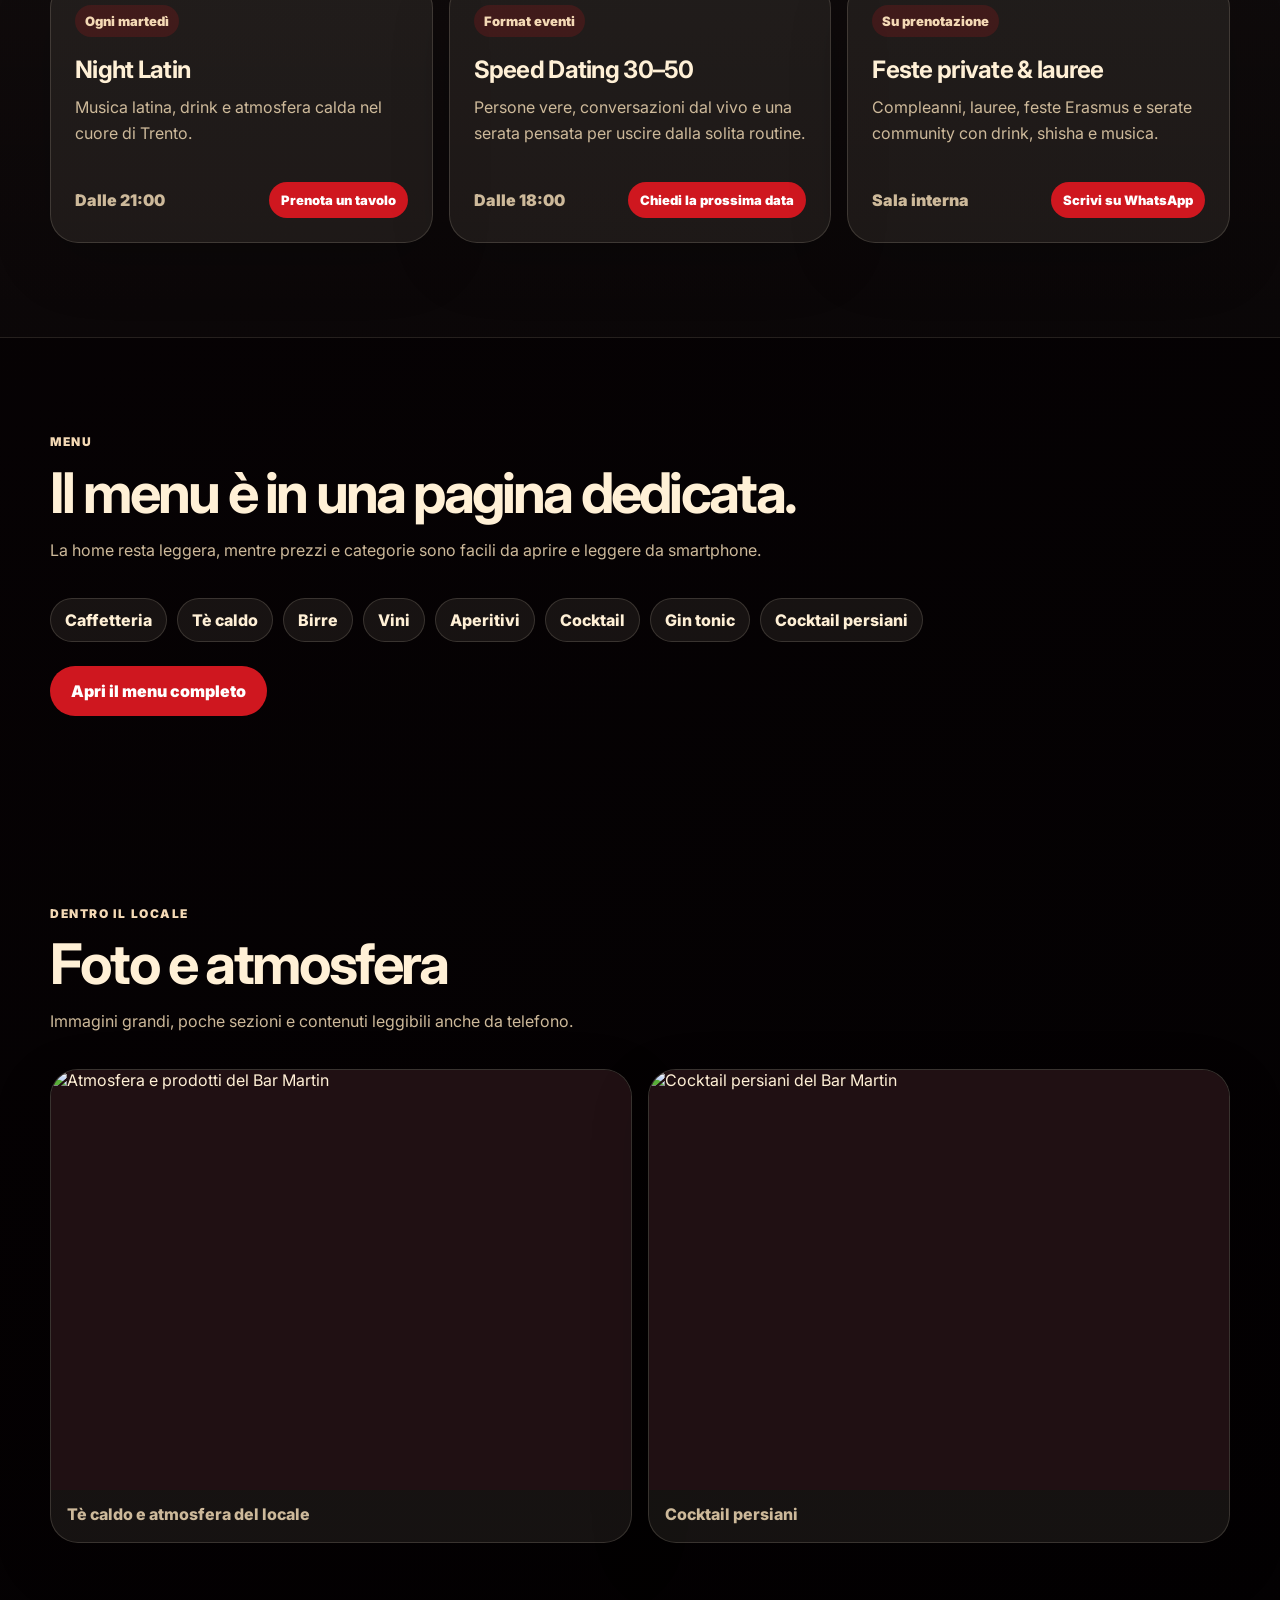
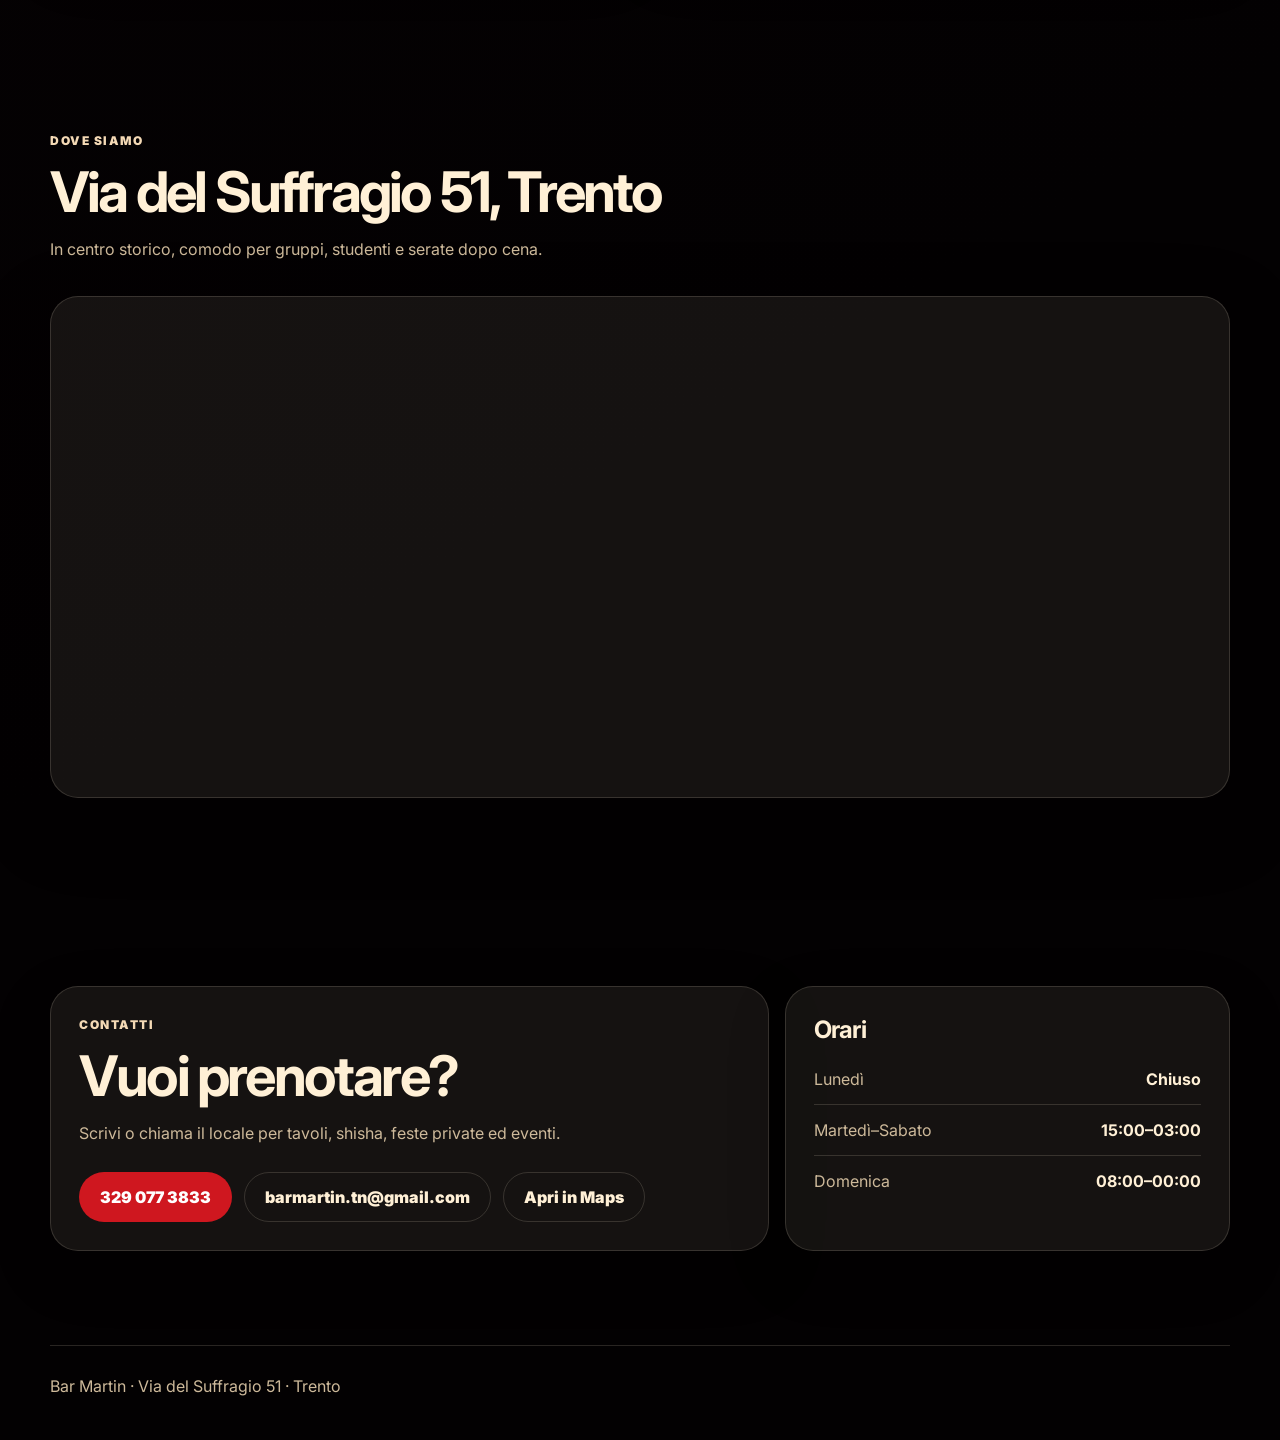
==== commit f4fc16ed: "Forza CSS aggiornato e ripulisci home" ====
--- a/index.html
+++ b/index.html
@@ -11,7 +11,7 @@
   <link rel="preconnect" href="https://fonts.googleapis.com">
   <link rel="preconnect" href="https://fonts.gstatic.com" crossorigin>
   <link href="https://fonts.googleapis.com/css2?family=Inter:wght@400;600;700;800;900&display=swap" rel="stylesheet">
-  <link rel="stylesheet" href="css/styles.css" />
+  <link rel="stylesheet" href="css/martin.css?v=20260701-3" />
 </head>
 <body>
   <header class="topbar" id="top">
@@ -73,7 +73,7 @@
       <div class="section-title reveal">
         <p class="eyebrow">Eventi</p>
         <h2>Serate e feste private</h2>
-        <p>Qui restano solo le informazioni utili per chi apre il sito da telefono: cosa succede, quando e come prenotare.</p>
+        <p>Le informazioni essenziali per chi apre il sito da telefono: cosa succede, quando e come prenotare.</p>
       </div>
       <div class="events-list" id="eventsGrid"></div>
     </section>
@@ -81,8 +81,8 @@
     <section class="section menu-teaser">
       <div class="section-title reveal">
         <p class="eyebrow">Menu</p>
-        <h2>Il menu lo teniamo in una pagina dedicata.</h2>
-        <p>Così la home resta leggera e il cliente da telefono può aprire subito prezzi e categorie senza confusione.</p>
+        <h2>Il menu è in una pagina dedicata.</h2>
+        <p>La home resta leggera, mentre prezzi e categorie sono facili da aprire e leggere da smartphone.</p>
       </div>
       <div class="teaser-cards reveal delay-1">
         <span>Caffetteria</span>
@@ -101,7 +101,7 @@
       <div class="section-title reveal">
         <p class="eyebrow">Dentro il locale</p>
         <h2>Foto e atmosfera</h2>
-        <p>Ho riportato la logica del Google Sites: poche immagini grandi, facili da vedere da smartphone.</p>
+        <p>Immagini grandi, poche sezioni e contenuti leggibili anche da telefono.</p>
       </div>
       <div class="gallery-grid">
         <figure class="photo-card reveal">
@@ -157,7 +157,7 @@
     <span>Bar Martin · Via del Suffragio 51 · Trento</span>
   </footer>
 
-  <script src="js/content.js"></script>
-  <script src="js/app.js"></script>
+  <script src="js/content.js?v=20260701-3"></script>
+  <script src="js/app.js?v=20260701-3"></script>
 </body>
 </html>
--- a/css/martin.css
+++ b/css/martin.css
@@ -0,0 +1,241 @@
+:root {
+  --logo-url: url("https://lh3.googleusercontent.com/sitesv/AA5AbUBOkmMp5mqFvqJDj6X-OLl3aDtblhCVwmZsx037_bjuZxTQ5CjuDIUqzgtlSbyF2AaG1CMqPoJyF_Y4-MFJu8jv659PqR7E4q9XV1446HYDtO_SuNSuaUxsgD99vqKKM9spj5Kr4lKGwhdzyKPmVHv65dRy8jH_MIh-RfU99uQUceyZaBwR93KqS1kWGm0%3Dw16383");
+  --bg: #090305;
+  --panel: #150b0d;
+  --panel-2: #201013;
+  --cream: #fff0d6;
+  --cream-2: #f4d9b5;
+  --muted: #cdb99a;
+  --red: #cf171f;
+  --red-2: #98121a;
+  --line: rgba(255, 240, 214, .15);
+  --card: rgba(255, 240, 214, .075);
+  --shadow: 0 24px 70px rgba(0,0,0,.36);
+  --max: 1180px;
+}
+
+* { box-sizing: border-box; }
+html { scroll-behavior: smooth; }
+body {
+  margin: 0;
+  min-height: 100vh;
+  color: var(--cream);
+  background:
+    radial-gradient(circle at 0 0, rgba(207, 23, 31, .36), transparent 30rem),
+    radial-gradient(circle at 100% 10%, rgba(255, 240, 214, .12), transparent 28rem),
+    linear-gradient(150deg, var(--bg), #030102 75%);
+  font-family: Inter, system-ui, -apple-system, BlinkMacSystemFont, "Segoe UI", sans-serif;
+  padding-bottom: 0;
+}
+
+a { color: inherit; text-decoration: none; }
+img { display: block; max-width: 100%; }
+main { width: 100%; }
+
+.topbar {
+  position: sticky;
+  top: 0;
+  z-index: 50;
+  width: 100%;
+  display: flex;
+  align-items: center;
+  justify-content: space-between;
+  gap: 14px;
+  padding: 12px max(16px, calc((100vw - var(--max)) / 2));
+  background: rgba(9, 3, 5, .88);
+  border-bottom: 1px solid var(--line);
+  backdrop-filter: blur(18px);
+}
+.brand { display: flex; align-items: center; gap: 11px; min-width: 0; }
+.logo-emblem {
+  width: 48px;
+  height: 48px;
+  flex: 0 0 48px;
+  border-radius: 50%;
+  background: var(--logo-url) center / cover no-repeat, var(--cream-2);
+  box-shadow: 0 12px 30px rgba(0,0,0,.28);
+}
+.brand strong { display: block; font-size: 17px; line-height: 1; }
+.brand small { display: block; margin-top: 4px; color: var(--muted); font-size: 12px; white-space: nowrap; }
+.nav { display: flex; align-items: center; gap: 6px; font-size: 14px; font-weight: 900; color: var(--muted); }
+.nav a { padding: 11px 13px; border-radius: 999px; }
+.nav a:hover { background: var(--card); color: var(--cream); }
+.nav-toggle { display: none; width: 44px; height: 44px; border-radius: 50%; border: 1px solid var(--line); background: var(--card); color: var(--cream); font-size: 22px; }
+
+.hero, .section {
+  width: min(var(--max), calc(100% - 32px));
+  margin-inline: auto;
+}
+.hero {
+  min-height: calc(100vh - 74px);
+  display: grid;
+  grid-template-columns: minmax(0, 1fr) minmax(300px, 440px);
+  gap: clamp(32px, 7vw, 78px);
+  align-items: center;
+  padding-block: clamp(46px, 8vw, 104px);
+}
+.section { padding-block: clamp(52px, 8vw, 94px); }
+.eyebrow {
+  margin: 0 0 13px;
+  color: var(--cream-2);
+  text-transform: uppercase;
+  letter-spacing: .13em;
+  font-size: 12px;
+  font-weight: 900;
+}
+h1, h2, h3, p { margin-top: 0; }
+h1 { margin-bottom: 22px; font-size: clamp(48px, 8vw, 96px); line-height: .9; letter-spacing: -.065em; }
+h2 { margin-bottom: 16px; font-size: clamp(32px, 5vw, 56px); line-height: 1; letter-spacing: -.05em; }
+h3 { margin-bottom: 10px; font-size: 24px; letter-spacing: -.03em; }
+p { color: var(--muted); line-height: 1.65; }
+.lead { max-width: 720px; font-size: clamp(18px, 2.4vw, 24px); line-height: 1.55; }
+.actions, .contact-actions { display: flex; flex-wrap: wrap; gap: 12px; margin-top: 26px; }
+.btn, .contact-actions a {
+  display: inline-flex;
+  align-items: center;
+  justify-content: center;
+  min-height: 50px;
+  padding: 14px 20px;
+  border-radius: 999px;
+  border: 1px solid var(--line);
+  font-weight: 900;
+}
+.btn.primary, .contact-actions a:first-child { background: var(--red); color: #fff; border-color: transparent; }
+.btn.secondary { background: var(--cream); color: #2f2f2f; border-color: transparent; }
+
+.hero-visual { position: relative; min-height: 430px; display: grid; place-items: center; }
+.hero-visual::before {
+  content: "";
+  position: absolute;
+  inset: 2% 0;
+  border-radius: 38px;
+  background: linear-gradient(145deg, rgba(255,240,214,.15), rgba(207,23,31,.12));
+  border: 1px solid var(--line);
+  box-shadow: var(--shadow);
+}
+.hero-logo {
+  position: relative;
+  width: min(82%, 365px);
+  aspect-ratio: 1;
+  border-radius: 50%;
+  background: var(--logo-url) center / cover no-repeat, var(--cream-2);
+  box-shadow: 0 32px 80px rgba(0,0,0,.44);
+}
+.quick-card {
+  position: absolute;
+  left: 50%;
+  bottom: 4px;
+  transform: translateX(-50%);
+  width: min(86%, 340px);
+  padding: 16px 18px;
+  border-radius: 22px;
+  background: rgba(9, 3, 5, .88);
+  border: 1px solid var(--line);
+  text-align: center;
+  box-shadow: var(--shadow);
+}
+.quick-card span { display: block; margin-bottom: 5px; color: var(--cream-2); font-size: 12px; font-weight: 900; text-transform: uppercase; letter-spacing: .12em; }
+
+.intro-grid { display: grid; grid-template-columns: repeat(3, 1fr); gap: 16px; }
+.info-card, .event-card, .contact-card, .hours-card, .photo-card, .menu-category {
+  background: var(--card);
+  border: 1px solid var(--line);
+  border-radius: 28px;
+  box-shadow: 0 20px 60px rgba(0,0,0,.18);
+}
+.info-card { padding: 26px; }
+.info-card .icon { display: block; margin-bottom: 16px; font-size: 32px; }
+.info-card h2 { font-size: 27px !important; line-height: 1.05 !important; letter-spacing: -.04em !important; }
+.info-card p { margin-bottom: 0; }
+
+.soft-panel {
+  width: 100%;
+  max-width: none;
+  padding-inline: max(16px, calc((100vw - var(--max)) / 2));
+  background: linear-gradient(180deg, rgba(255,240,214,.05), rgba(255,240,214,.02));
+  border-block: 1px solid rgba(255,240,214,.08);
+}
+.section-title { max-width: 820px; margin-bottom: 34px; }
+.events-list { display: grid; grid-template-columns: repeat(3, 1fr); gap: 16px; }
+.event-card { min-height: 260px; padding: 24px; display: flex; flex-direction: column; justify-content: space-between; }
+.event-date { display: inline-flex; width: fit-content; margin-bottom: 18px; padding: 8px 10px; border-radius: 999px; background: rgba(207,23,31,.18); color: var(--cream-2); font-weight: 900; font-size: 13px; }
+.event-bottom { display: flex; flex-wrap: wrap; align-items: center; justify-content: space-between; gap: 10px; margin-top: 20px; }
+.event-bottom span { color: var(--muted); font-weight: 900; }
+.event-bottom a { padding: 10px 12px; border-radius: 999px; background: var(--red); color: #fff; font-size: 13px; font-weight: 900; }
+
+.teaser-cards, .menu-pills { display: flex; flex-wrap: wrap; gap: 10px; }
+.teaser-cards span, .menu-pills a { padding: 11px 14px; border-radius: 999px; background: var(--card); border: 1px solid var(--line); color: var(--cream); font-weight: 800; }
+.wide-mobile { margin-top: 24px; }
+
+.gallery-grid { display: grid; grid-template-columns: repeat(2, 1fr); gap: 16px; }
+.photo-card { margin: 0; overflow: hidden; }
+.photo-card img { width: 100%; height: min(54vw, 420px); object-fit: cover; background: var(--panel-2); }
+.photo-card figcaption { padding: 14px 16px 18px; color: var(--muted); font-weight: 800; }
+.map-card { overflow: hidden; border-radius: 28px; border: 1px solid var(--line); background: var(--card); box-shadow: var(--shadow); }
+.map-card iframe { width: 100%; height: min(78vw, 500px); border: 0; display: block; }
+.contact-section { display: grid; grid-template-columns: minmax(0, 1fr) minmax(280px, .62fr); gap: 16px; }
+.contact-card, .hours-card { padding: 28px; }
+.hours-card ul { list-style: none; padding: 0; margin: 8px 0 0; }
+.hours-card li { display: flex; justify-content: space-between; gap: 14px; padding: 15px 0; border-bottom: 1px solid var(--line); }
+.hours-card li:last-child { border-bottom: 0; }
+.hours-card span { color: var(--muted); }
+.hours-card strong { text-align: right; }
+
+.menu-hero { padding-top: clamp(52px, 8vw, 96px); padding-bottom: 26px; }
+.menu-page { padding-top: 18px; display: grid; grid-template-columns: repeat(2, minmax(0, 1fr)); gap: 16px; align-items: start; }
+.menu-category { padding: 24px; scroll-margin-top: 90px; }
+.menu-category-head { display: flex; align-items: center; justify-content: space-between; gap: 12px; margin-bottom: 12px; }
+.menu-category-head h2 { margin: 0; font-size: 30px; }
+.menu-category-head a { color: var(--cream-2); font-size: 13px; font-weight: 900; }
+.menu-item { display: flex; justify-content: space-between; gap: 18px; padding: 14px 0; border-bottom: 1px solid var(--line); }
+.menu-item:last-child { border-bottom: 0; }
+.menu-item strong { display: block; font-size: 16px; }
+.menu-item small { display: block; margin-top: 4px; color: var(--muted); }
+.menu-item span { color: var(--cream-2); font-weight: 900; white-space: nowrap; text-align: right; }
+
+.mobile-cta { display: none; }
+.footer { width: min(var(--max), calc(100% - 32px)); margin-inline: auto; padding: 30px 0 44px; color: var(--muted); border-top: 1px solid var(--line); }
+.reveal { opacity: 1; transform: none; }
+@media (prefers-reduced-motion: no-preference) {
+  .reveal { opacity: 0; transform: translateY(14px); transition: opacity .45s ease, transform .45s ease; }
+  .reveal.visible { opacity: 1; transform: translateY(0); }
+  .delay-1 { transition-delay: .08s; }
+  .delay-2 { transition-delay: .16s; }
+}
+
+@media (max-width: 900px) {
+  .topbar { padding-inline: 14px; }
+  .nav-toggle { display: grid; place-items: center; }
+  .nav { display: none; position: absolute; left: 14px; right: 14px; top: 72px; padding: 10px; border-radius: 22px; background: rgba(9,3,5,.96); border: 1px solid var(--line); box-shadow: var(--shadow); flex-direction: column; align-items: stretch; }
+  .nav.open { display: flex; }
+  .nav a { background: var(--card); padding: 14px 16px; }
+  .hero { grid-template-columns: 1fr; min-height: auto; }
+  .hero-visual { order: -1; min-height: 340px; }
+  .intro-grid, .events-list, .gallery-grid, .contact-section, .menu-page { grid-template-columns: 1fr; }
+  .event-card { min-height: auto; }
+}
+
+@media (max-width: 620px) {
+  body { padding-bottom: 84px; }
+  .brand small { max-width: 150px; overflow: hidden; text-overflow: ellipsis; }
+  .hero, .section { width: calc(100% - 28px); }
+  .soft-panel { width: 100%; padding-inline: 14px; }
+  h1 { font-size: clamp(42px, 14vw, 60px); }
+  h2 { font-size: clamp(29px, 10vw, 42px); }
+  .lead { font-size: 18px; }
+  .actions, .contact-actions { flex-direction: column; }
+  .btn, .contact-actions a { width: 100%; }
+  .hero-visual::before { inset: 0; border-radius: 28px; }
+  .hero-logo { width: min(76vw, 300px); }
+  .quick-card { bottom: -10px; }
+  .info-card, .event-card, .contact-card, .hours-card, .menu-category { border-radius: 22px; padding: 20px; }
+  .photo-card img { height: 310px; }
+  .map-card iframe { height: 420px; }
+  .menu-pills { flex-wrap: nowrap; overflow-x: auto; padding-bottom: 6px; }
+  .menu-pills a { white-space: nowrap; }
+  .mobile-cta { position: fixed; left: 12px; right: 12px; bottom: 12px; z-index: 60; display: grid; grid-template-columns: 1fr 1fr; gap: 8px; padding: 8px; border-radius: 999px; background: rgba(9,3,5,.93); border: 1px solid var(--line); backdrop-filter: blur(18px); box-shadow: var(--shadow); }
+  .mobile-cta a { min-height: 46px; display: grid; place-items: center; border-radius: 999px; font-weight: 900; }
+  .mobile-cta a:first-child { background: var(--cream); color: #2f2f2f; }
+  .mobile-cta a:last-child { background: var(--red); color: #fff; }
+  .footer { padding-bottom: 102px; }
+}
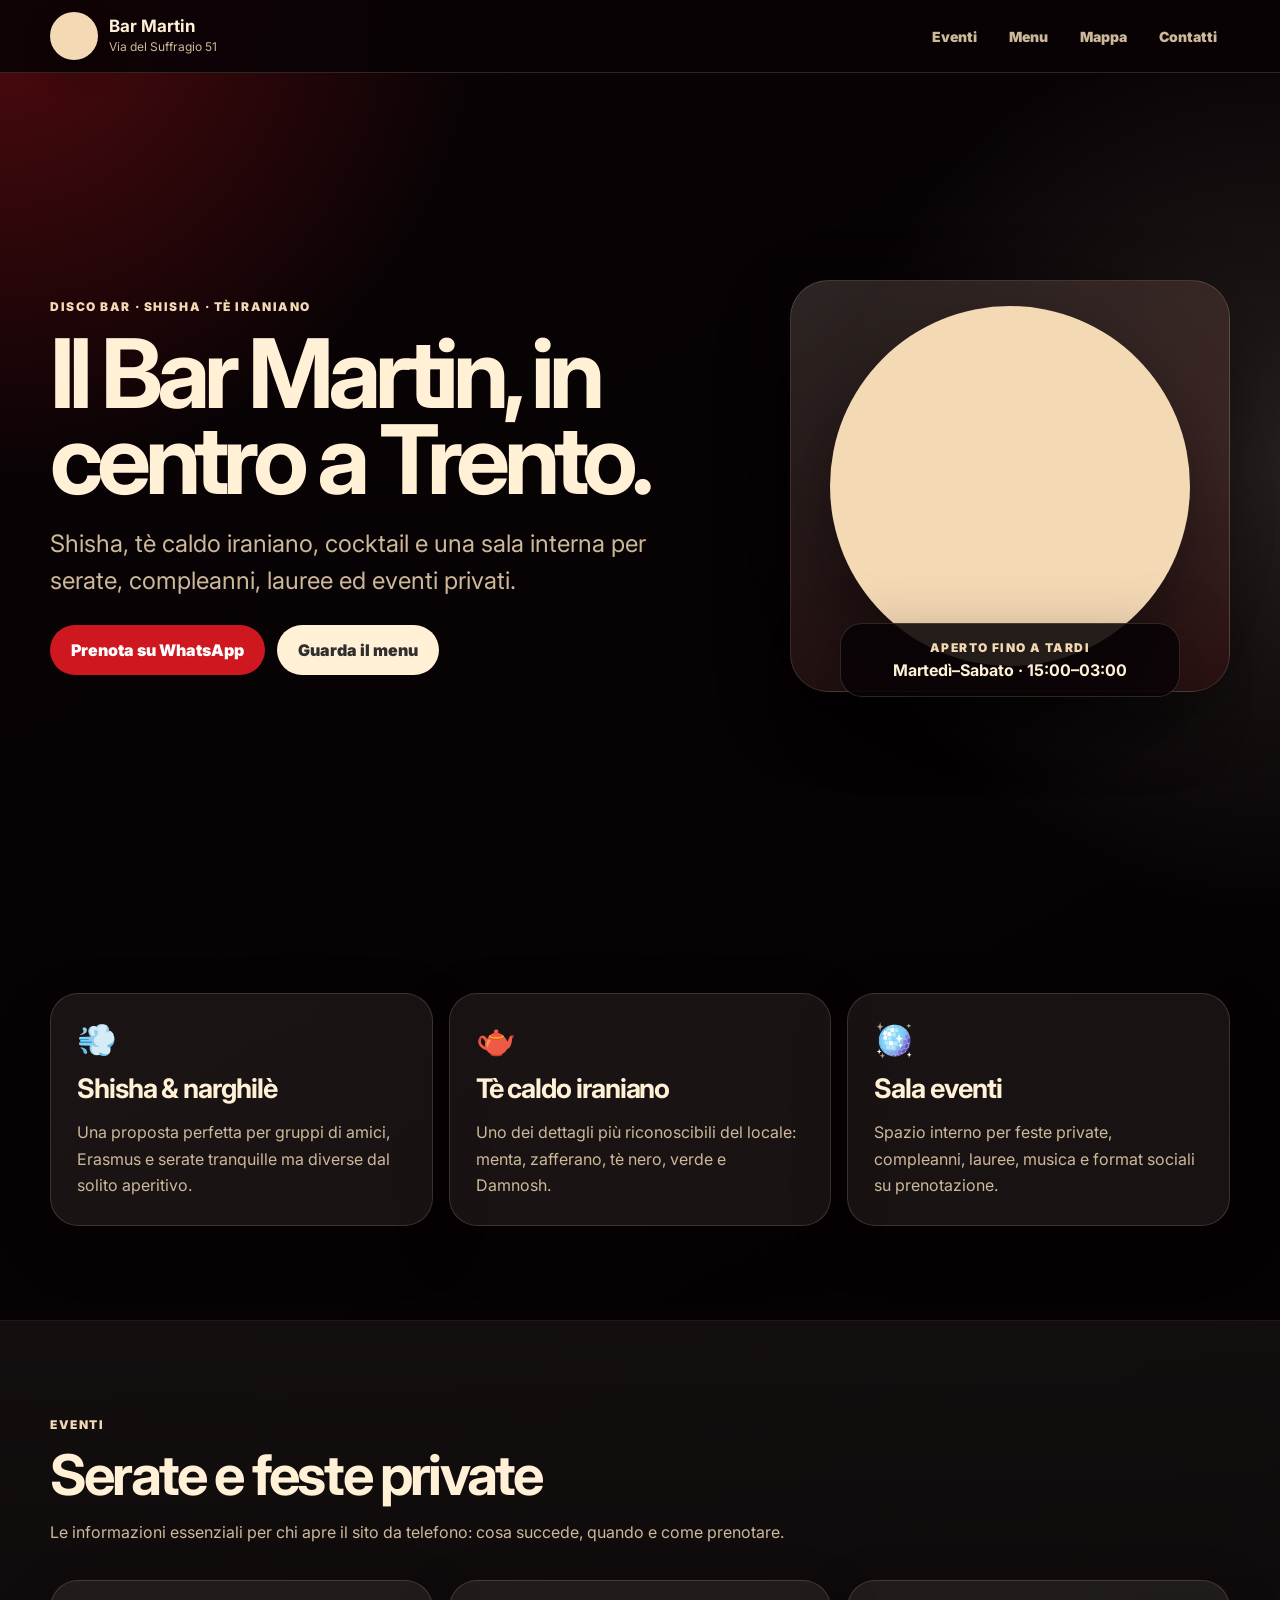
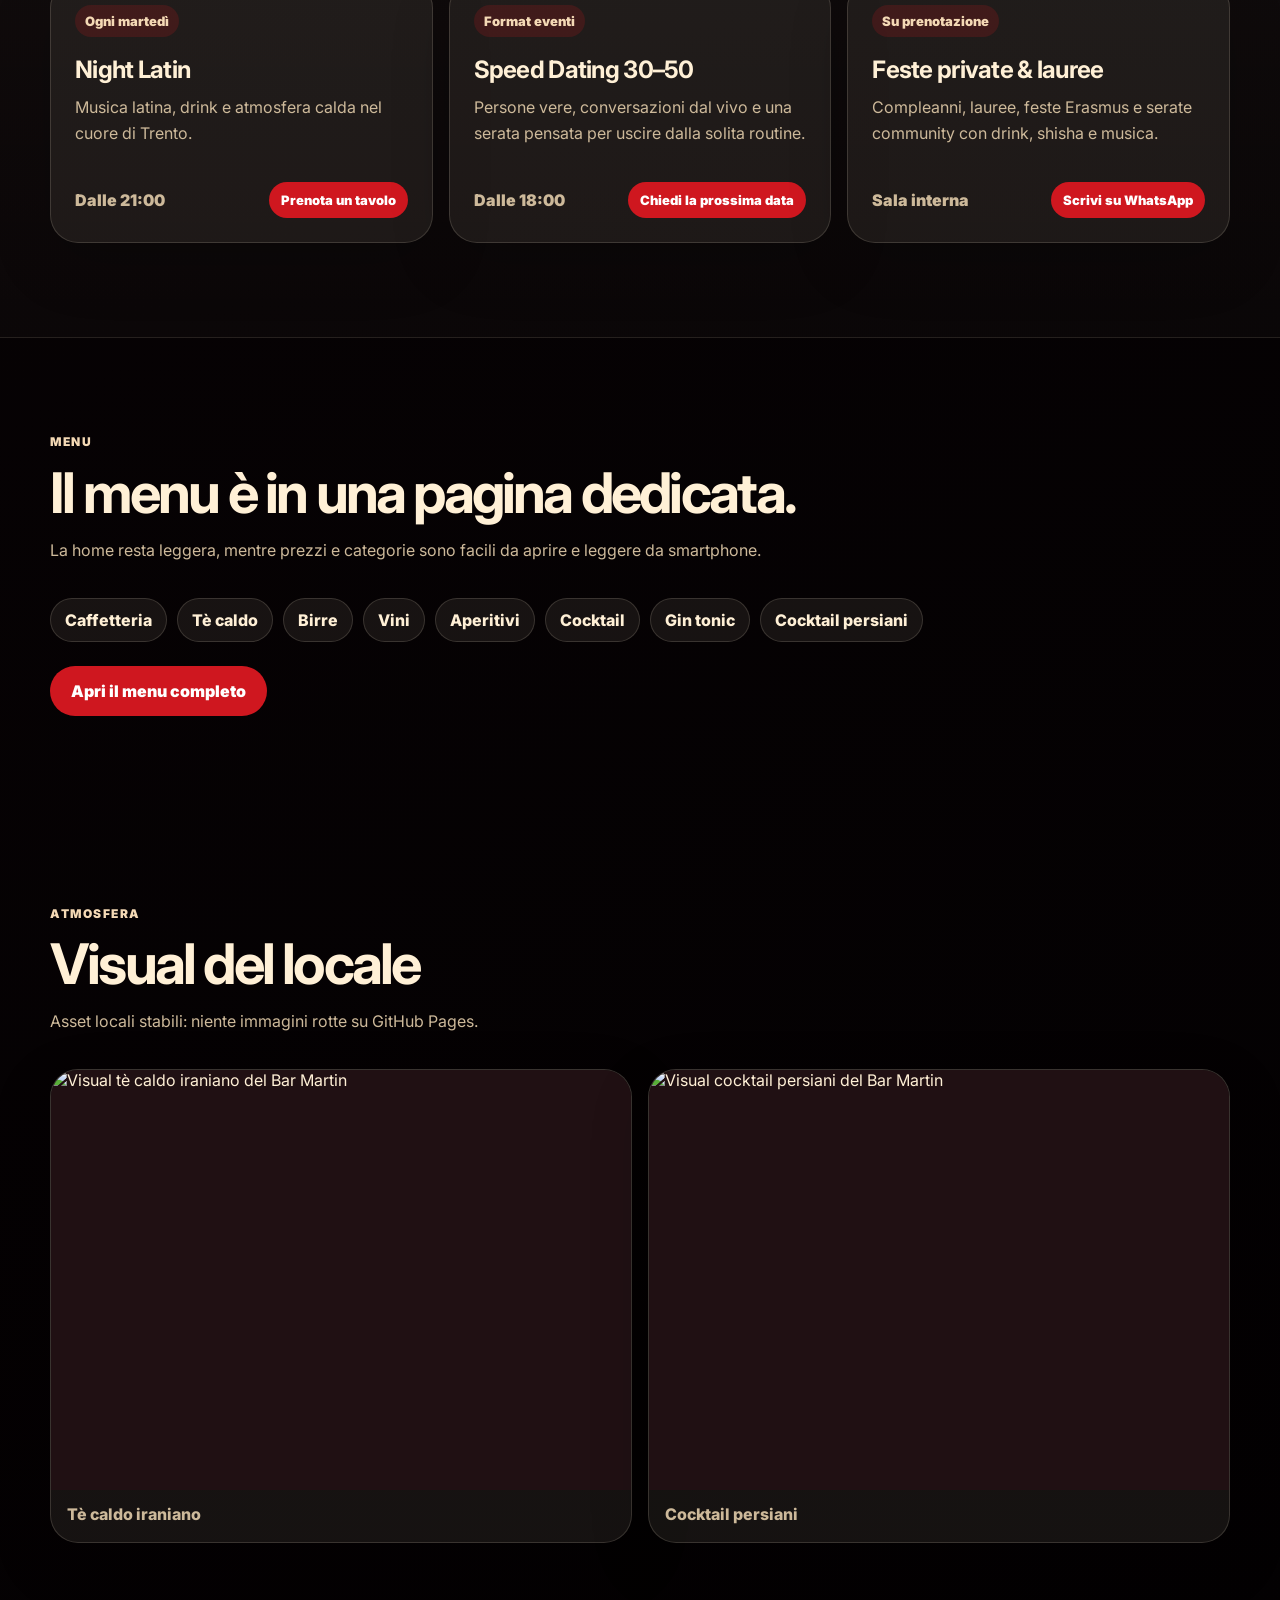
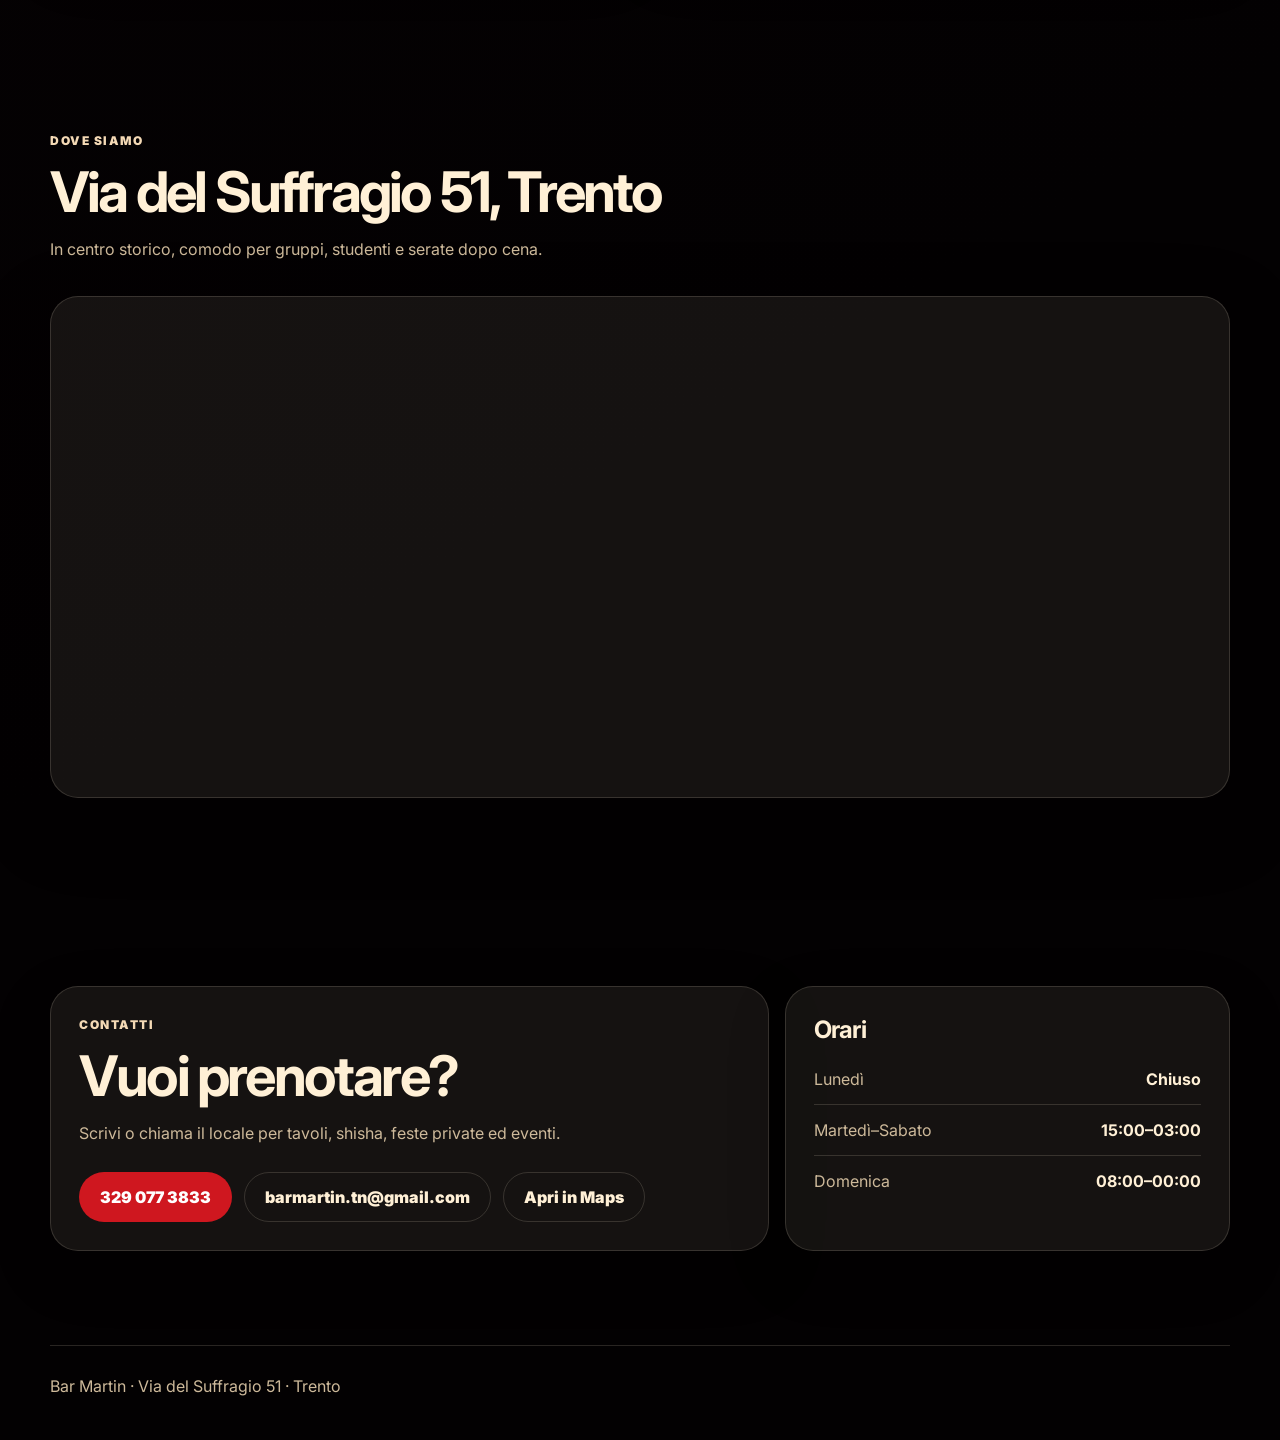
==== commit a217b161: "Aggiorna home con asset locali in images" ====
--- a/index.html
+++ b/index.html
@@ -12,6 +12,7 @@
   <link rel="preconnect" href="https://fonts.gstatic.com" crossorigin>
   <link href="https://fonts.googleapis.com/css2?family=Inter:wght@400;600;700;800;900&display=swap" rel="stylesheet">
   <link rel="stylesheet" href="css/martin.css?v=20260701-3" />
+  <link rel="stylesheet" href="css/assets.css?v=20260701-4" />
 </head>
 <body>
   <header class="topbar" id="top">
@@ -99,17 +100,17 @@
 
     <section class="section gallery-section" aria-label="Foto del locale">
       <div class="section-title reveal">
-        <p class="eyebrow">Dentro il locale</p>
-        <h2>Foto e atmosfera</h2>
-        <p>Immagini grandi, poche sezioni e contenuti leggibili anche da telefono.</p>
+        <p class="eyebrow">Atmosfera</p>
+        <h2>Visual del locale</h2>
+        <p>Asset locali stabili: niente immagini rotte su GitHub Pages.</p>
       </div>
       <div class="gallery-grid">
         <figure class="photo-card reveal">
-          <img src="https://lh3.googleusercontent.com/sitesv/[base64]%3Dw1280" alt="Atmosfera e prodotti del Bar Martin" loading="lazy">
-          <figcaption>Tè caldo e atmosfera del locale</figcaption>
+          <img src="images/foto-te-caldo-iraniano.svg" alt="Visual tè caldo iraniano del Bar Martin" loading="lazy">
+          <figcaption>Tè caldo iraniano</figcaption>
         </figure>
         <figure class="photo-card reveal delay-1">
-          <img src="https://lh3.googleusercontent.com/sitesv/[base64]%3Dw1280" alt="Cocktail persiani del Bar Martin" loading="lazy">
+          <img src="images/foto-cocktail-persiani.svg" alt="Visual cocktail persiani del Bar Martin" loading="lazy">
           <figcaption>Cocktail persiani</figcaption>
         </figure>
       </div>
--- a/css/assets.css
+++ b/css/assets.css
@@ -0,0 +1,3 @@
+:root {
+  --logo-url: url("../images/logo.png");
+}
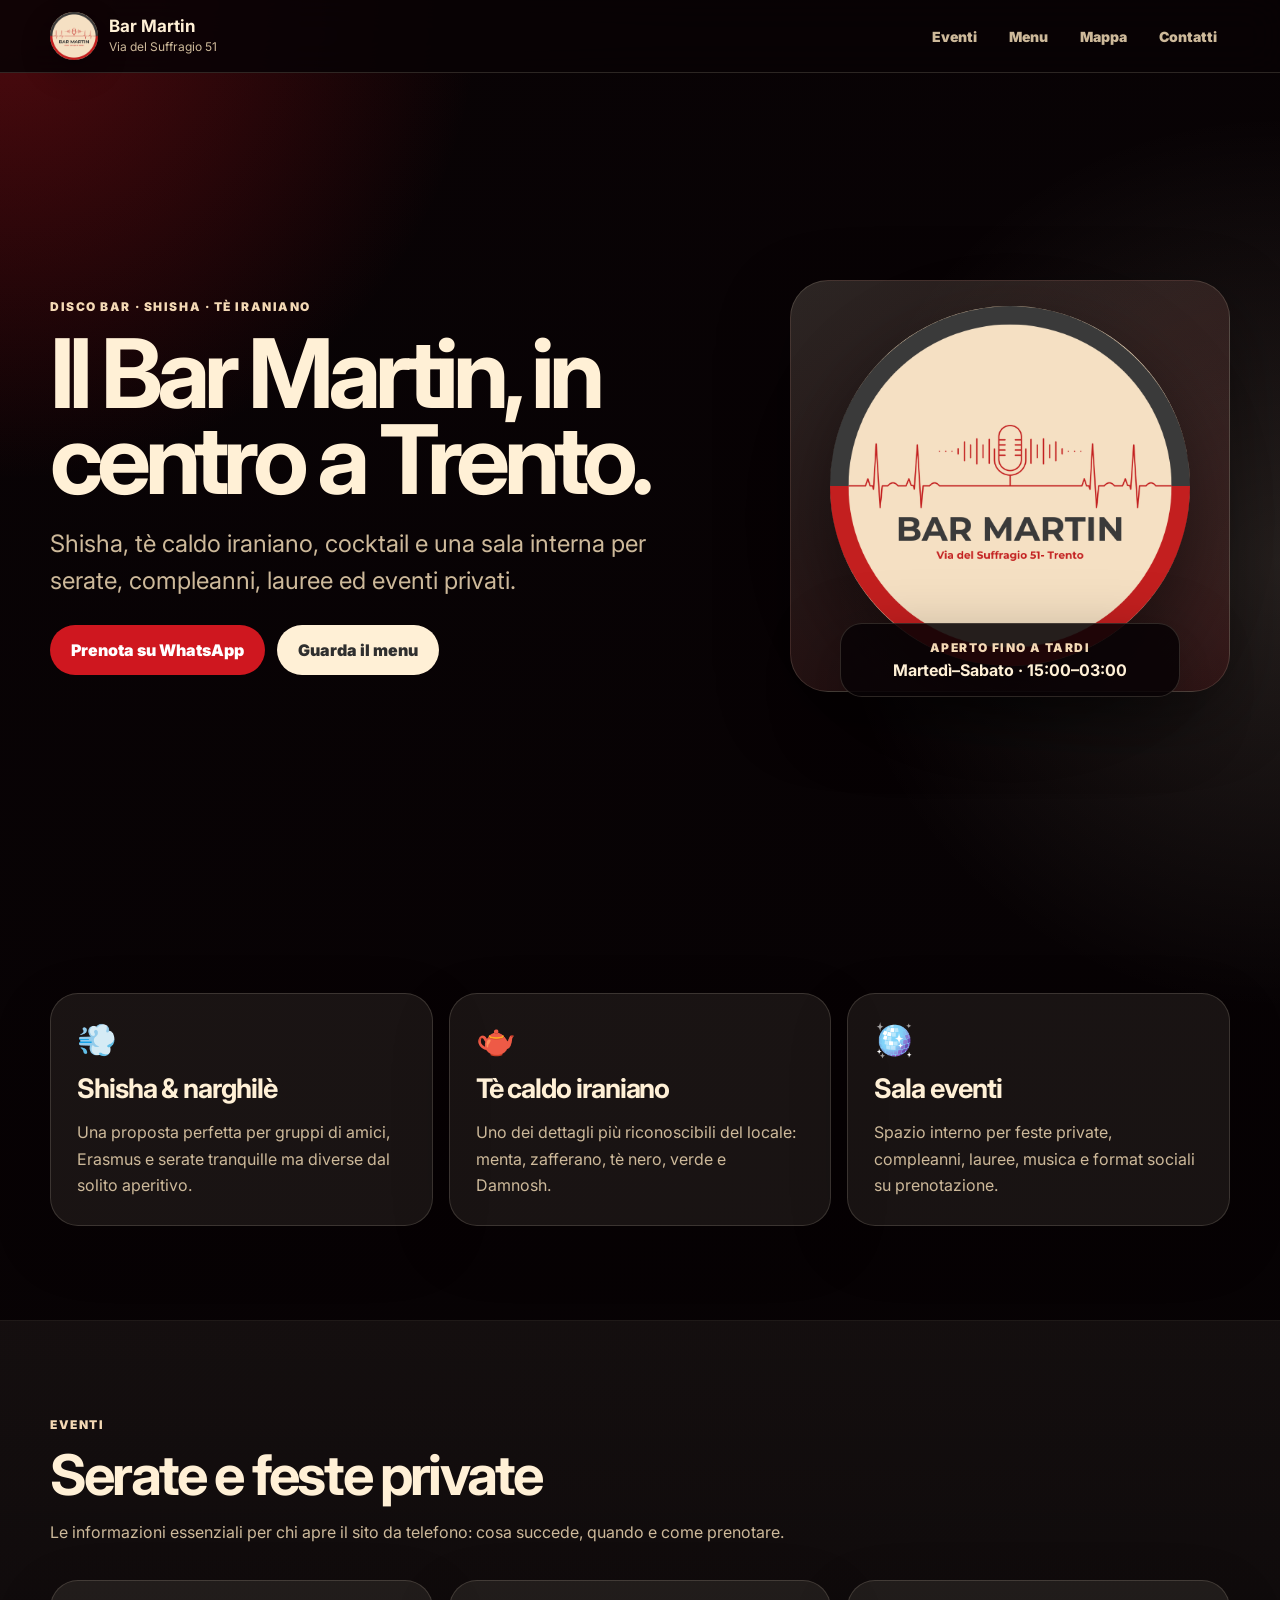
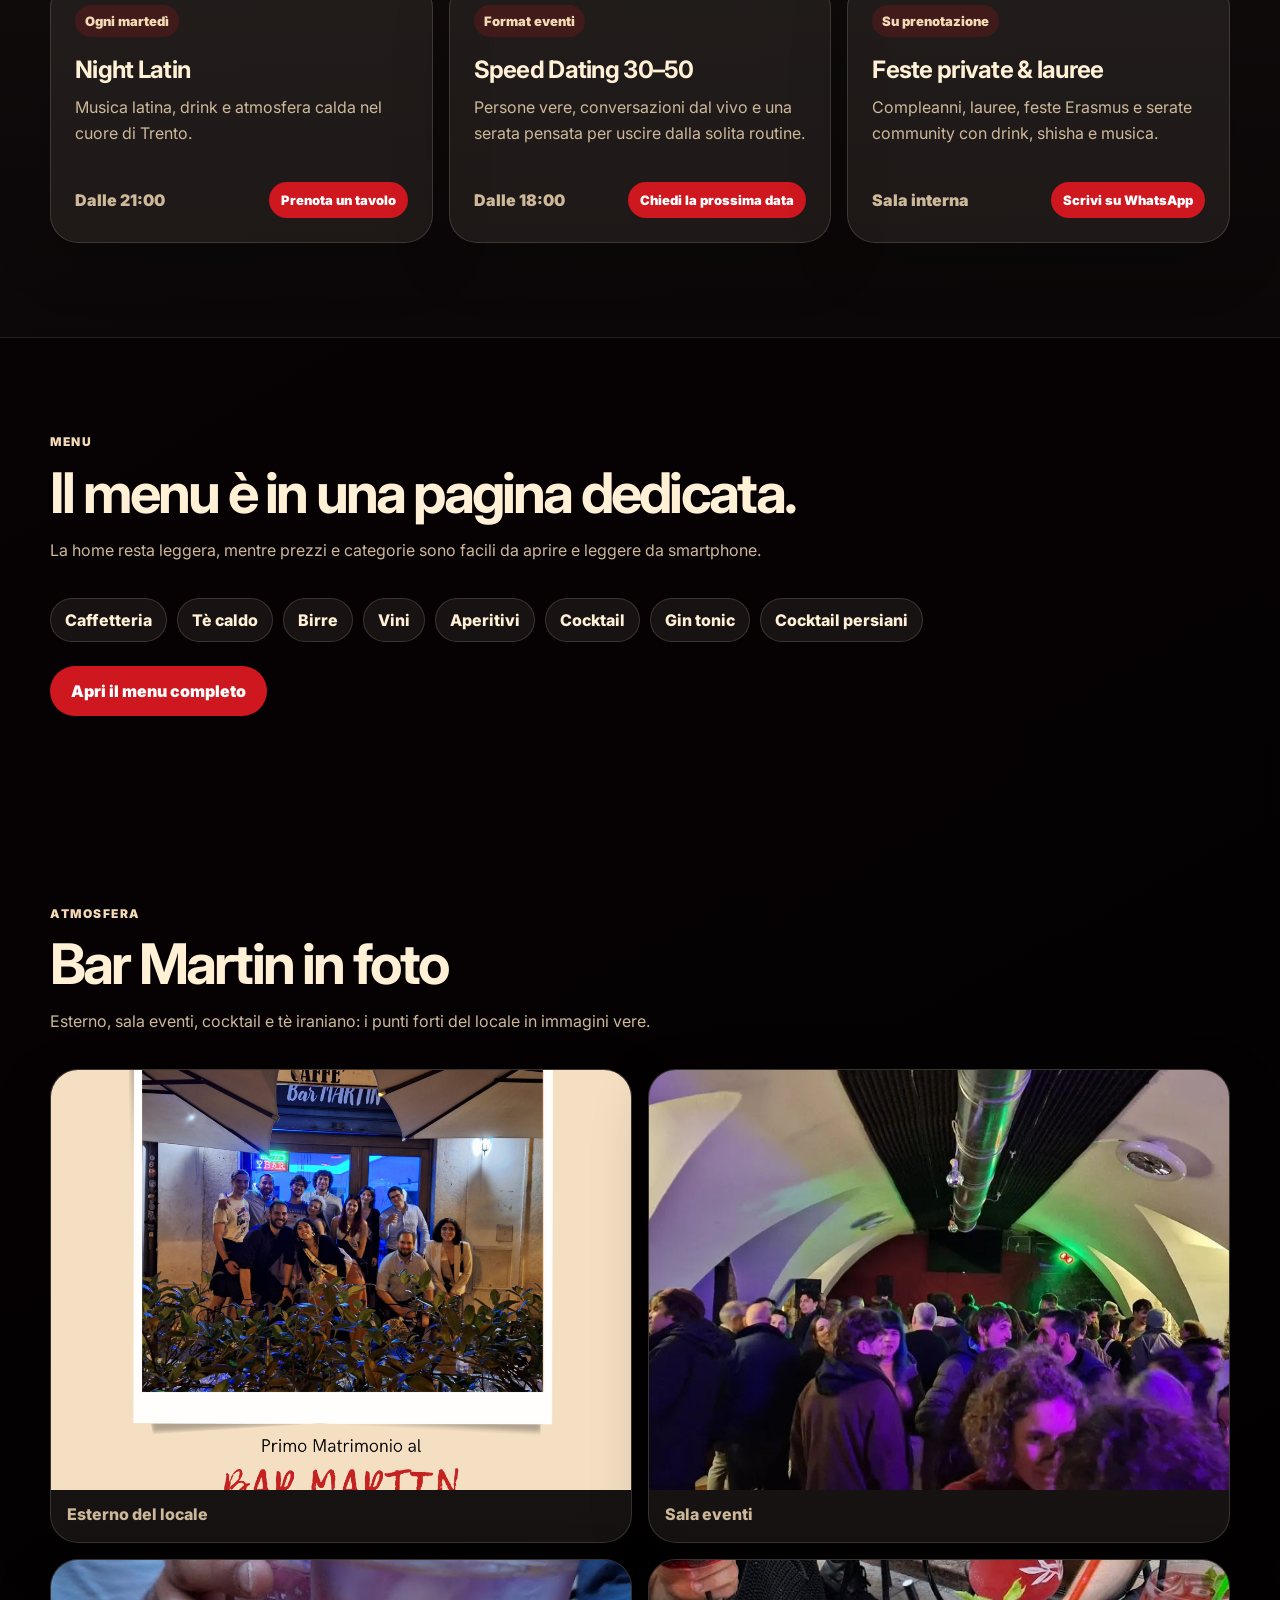
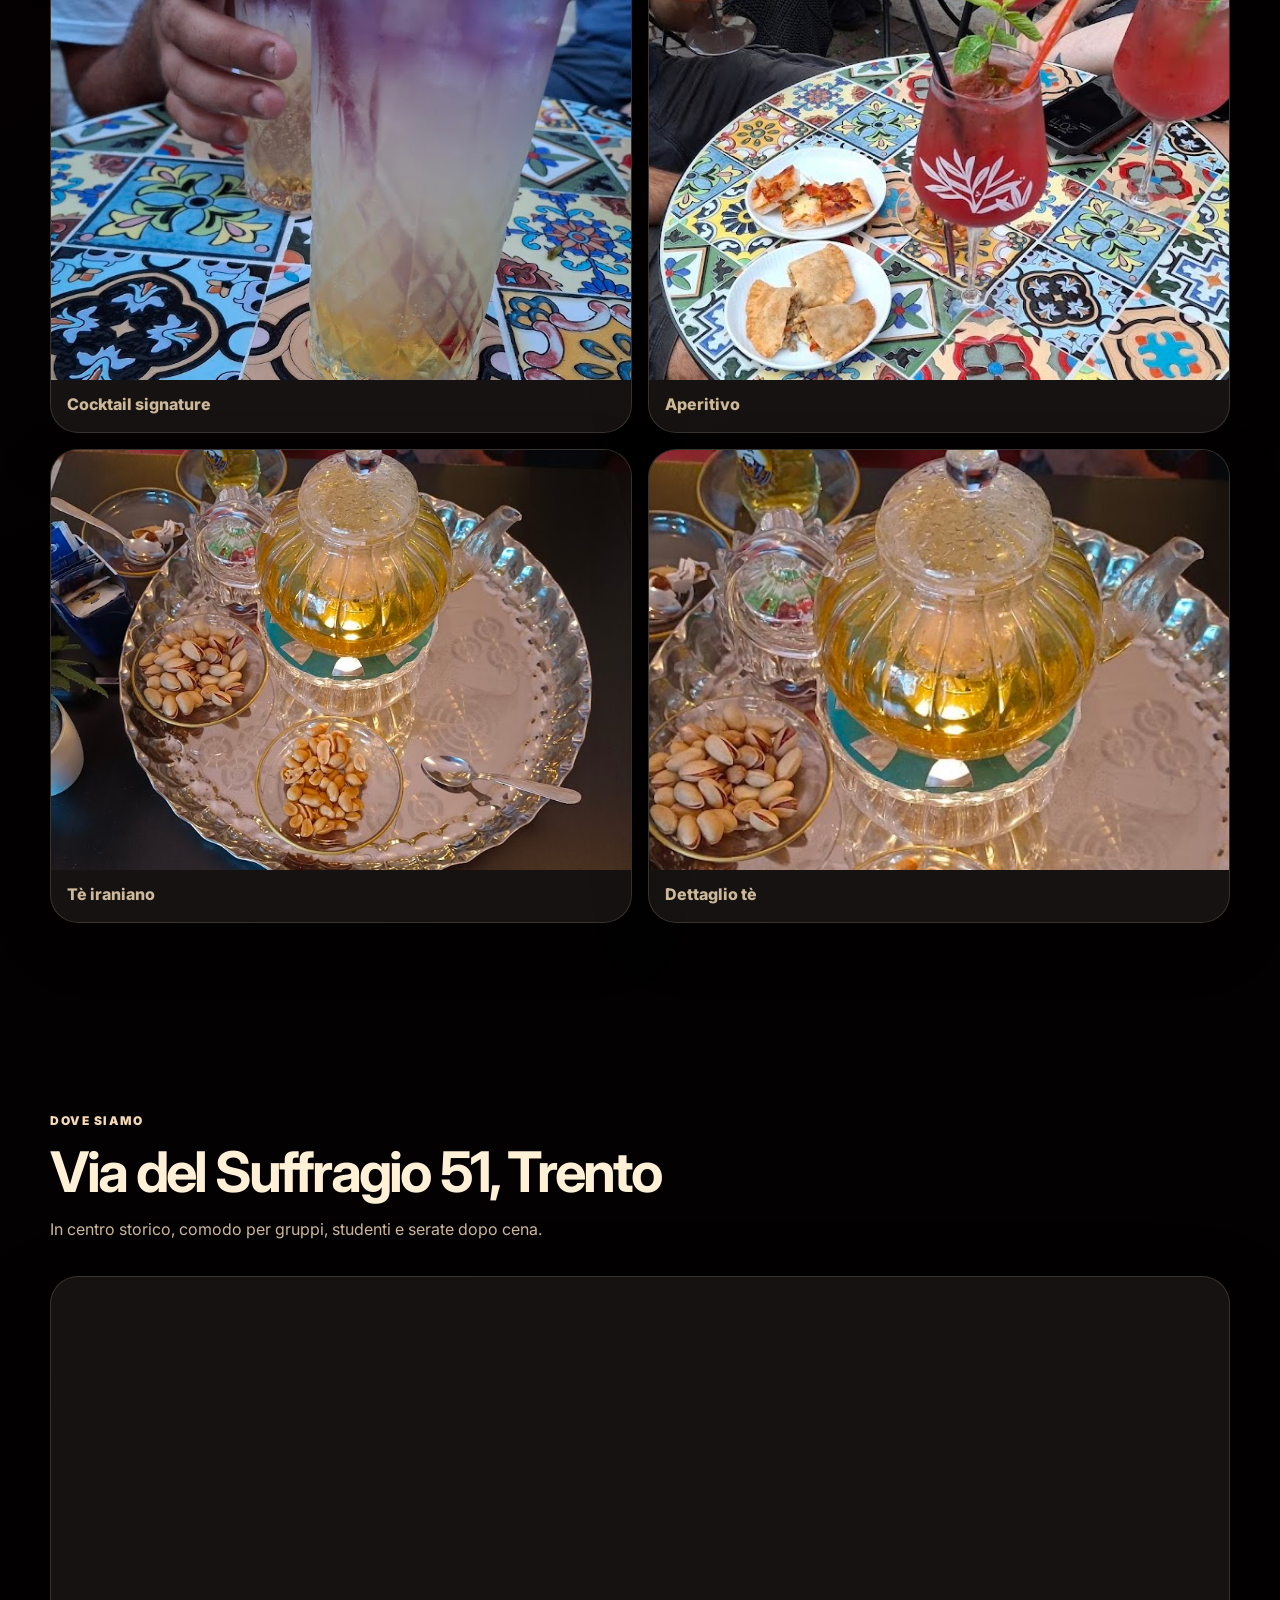
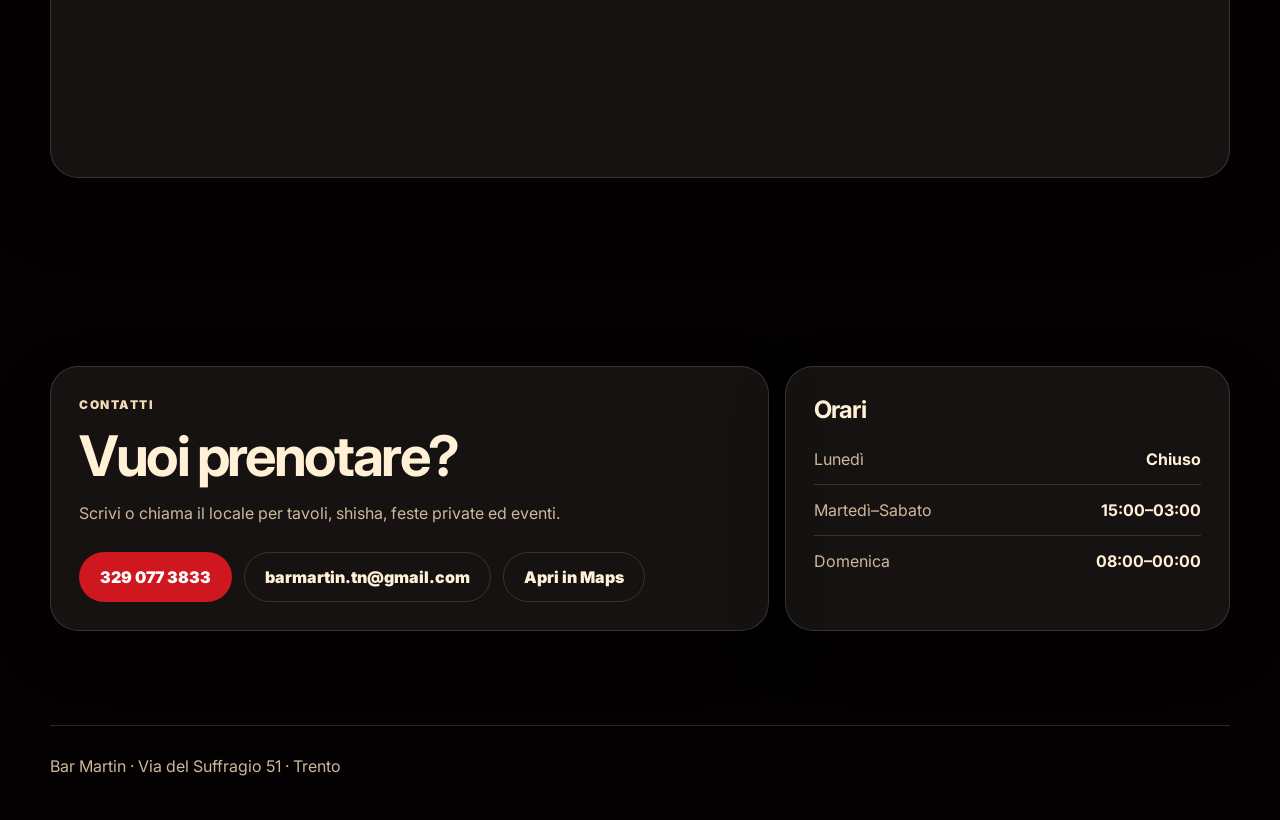
==== commit a4dde45a: "Sostituisci gallery con immagini reali Bar Martin" ====
--- a/index.html
+++ b/index.html
@@ -101,17 +101,33 @@
     <section class="section gallery-section" aria-label="Foto del locale">
       <div class="section-title reveal">
         <p class="eyebrow">Atmosfera</p>
-        <h2>Visual del locale</h2>
-        <p>Asset locali stabili: niente immagini rotte su GitHub Pages.</p>
+        <h2>Bar Martin in foto</h2>
+        <p>Esterno, sala eventi, cocktail e tè iraniano: i punti forti del locale in immagini vere.</p>
       </div>
       <div class="gallery-grid">
         <figure class="photo-card reveal">
-          <img src="images/foto-te-caldo-iraniano.svg" alt="Visual tè caldo iraniano del Bar Martin" loading="lazy">
-          <figcaption>Tè caldo iraniano</figcaption>
+          <img src="images/foto-esterno-gruppo.png" alt="Esterno del Bar Martin con gruppo di persone" loading="lazy">
+          <figcaption>Esterno del locale</figcaption>
         </figure>
         <figure class="photo-card reveal delay-1">
-          <img src="images/foto-cocktail-persiani.svg" alt="Visual cocktail persiani del Bar Martin" loading="lazy">
-          <figcaption>Cocktail persiani</figcaption>
+          <img src="images/foto-sala-eventi.jpg" alt="Sala interna del Bar Martin durante un evento" loading="lazy">
+          <figcaption>Sala eventi</figcaption>
+        </figure>
+        <figure class="photo-card reveal">
+          <img src="images/foto-cocktail-lilla.jpg" alt="Cocktail lilla serviti al Bar Martin" loading="lazy">
+          <figcaption>Cocktail signature</figcaption>
+        </figure>
+        <figure class="photo-card reveal delay-1">
+          <img src="images/foto-aperitivo-cocktail-rossi.jpg" alt="Cocktail rossi e aperitivo al Bar Martin" loading="lazy">
+          <figcaption>Aperitivo</figcaption>
+        </figure>
+        <figure class="photo-card reveal">
+          <img src="images/foto-te-iraniano.jpg" alt="Tè iraniano servito al Bar Martin" loading="lazy">
+          <figcaption>Tè iraniano</figcaption>
+        </figure>
+        <figure class="photo-card reveal delay-1">
+          <img src="images/foto-te-iraniano-dettaglio.jpg" alt="Dettaglio del tè iraniano servito al Bar Martin" loading="lazy">
+          <figcaption>Dettaglio tè</figcaption>
         </figure>
       </div>
     </section>
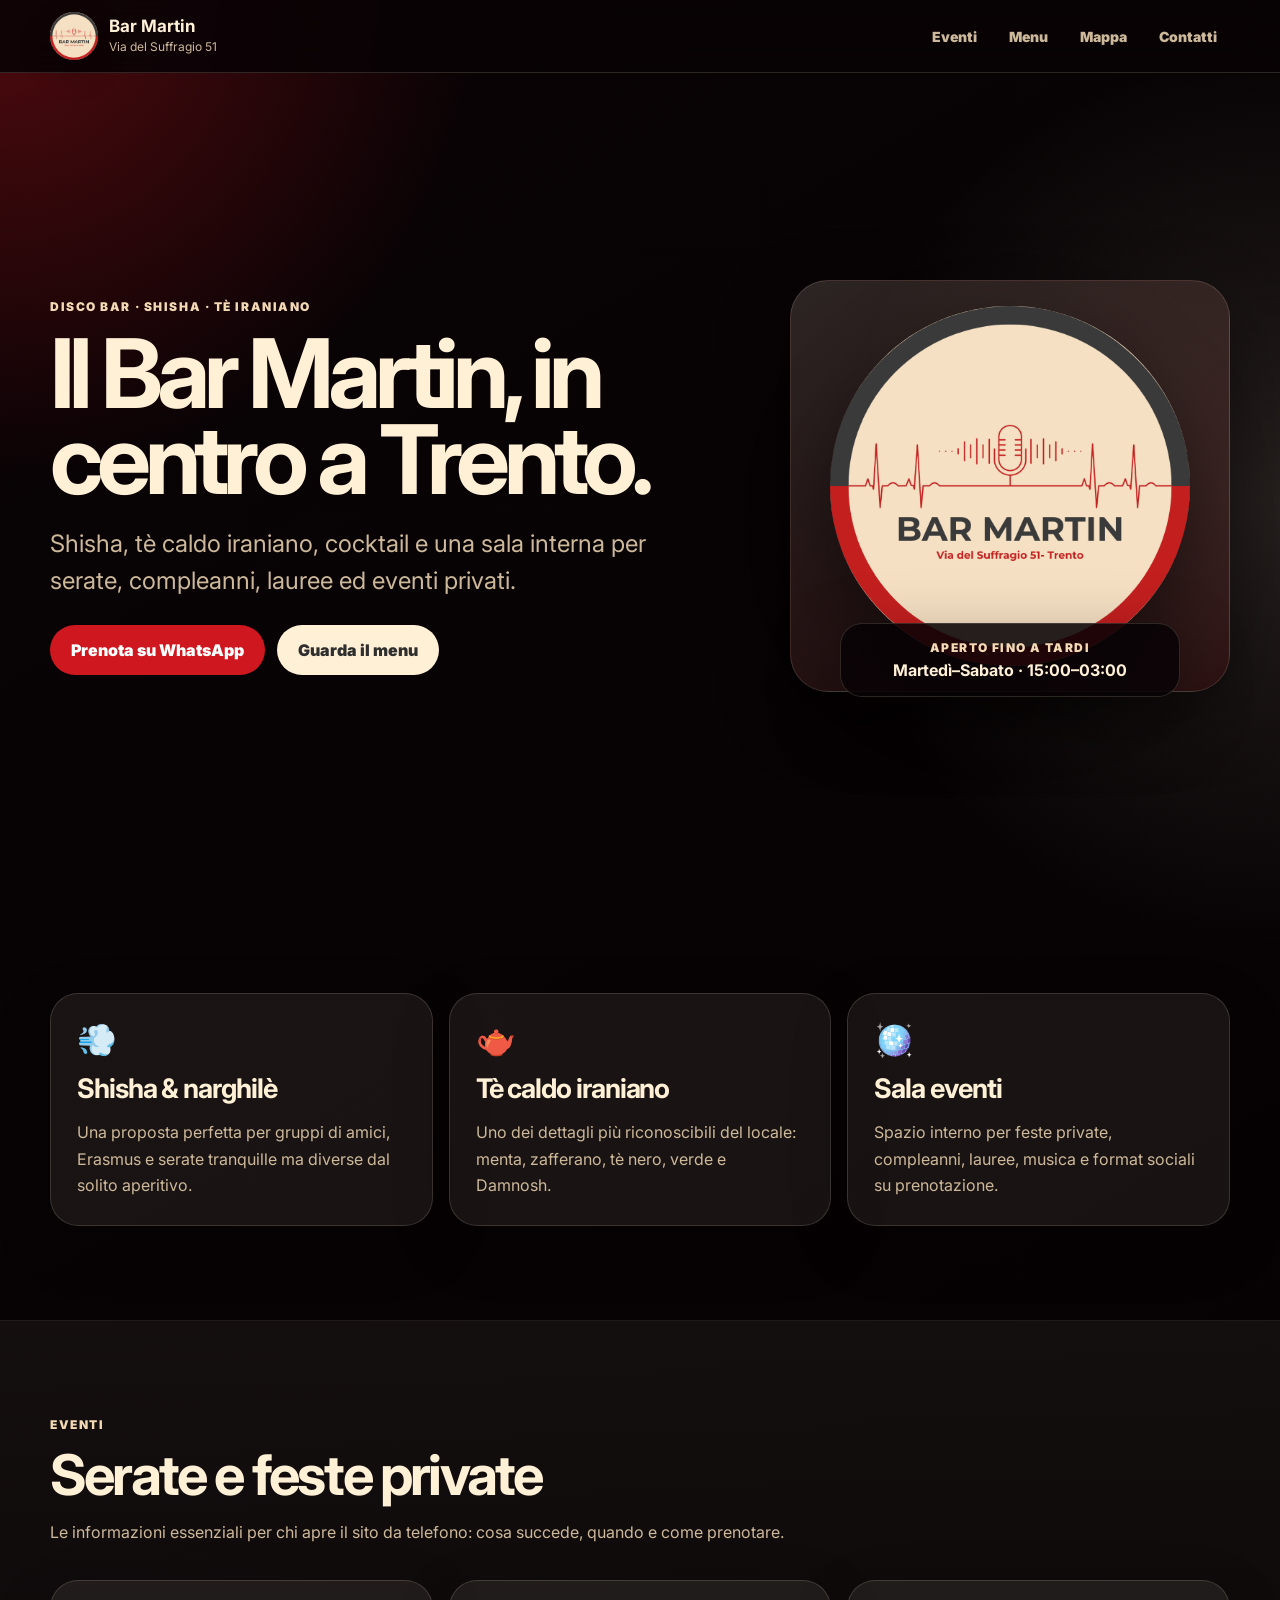
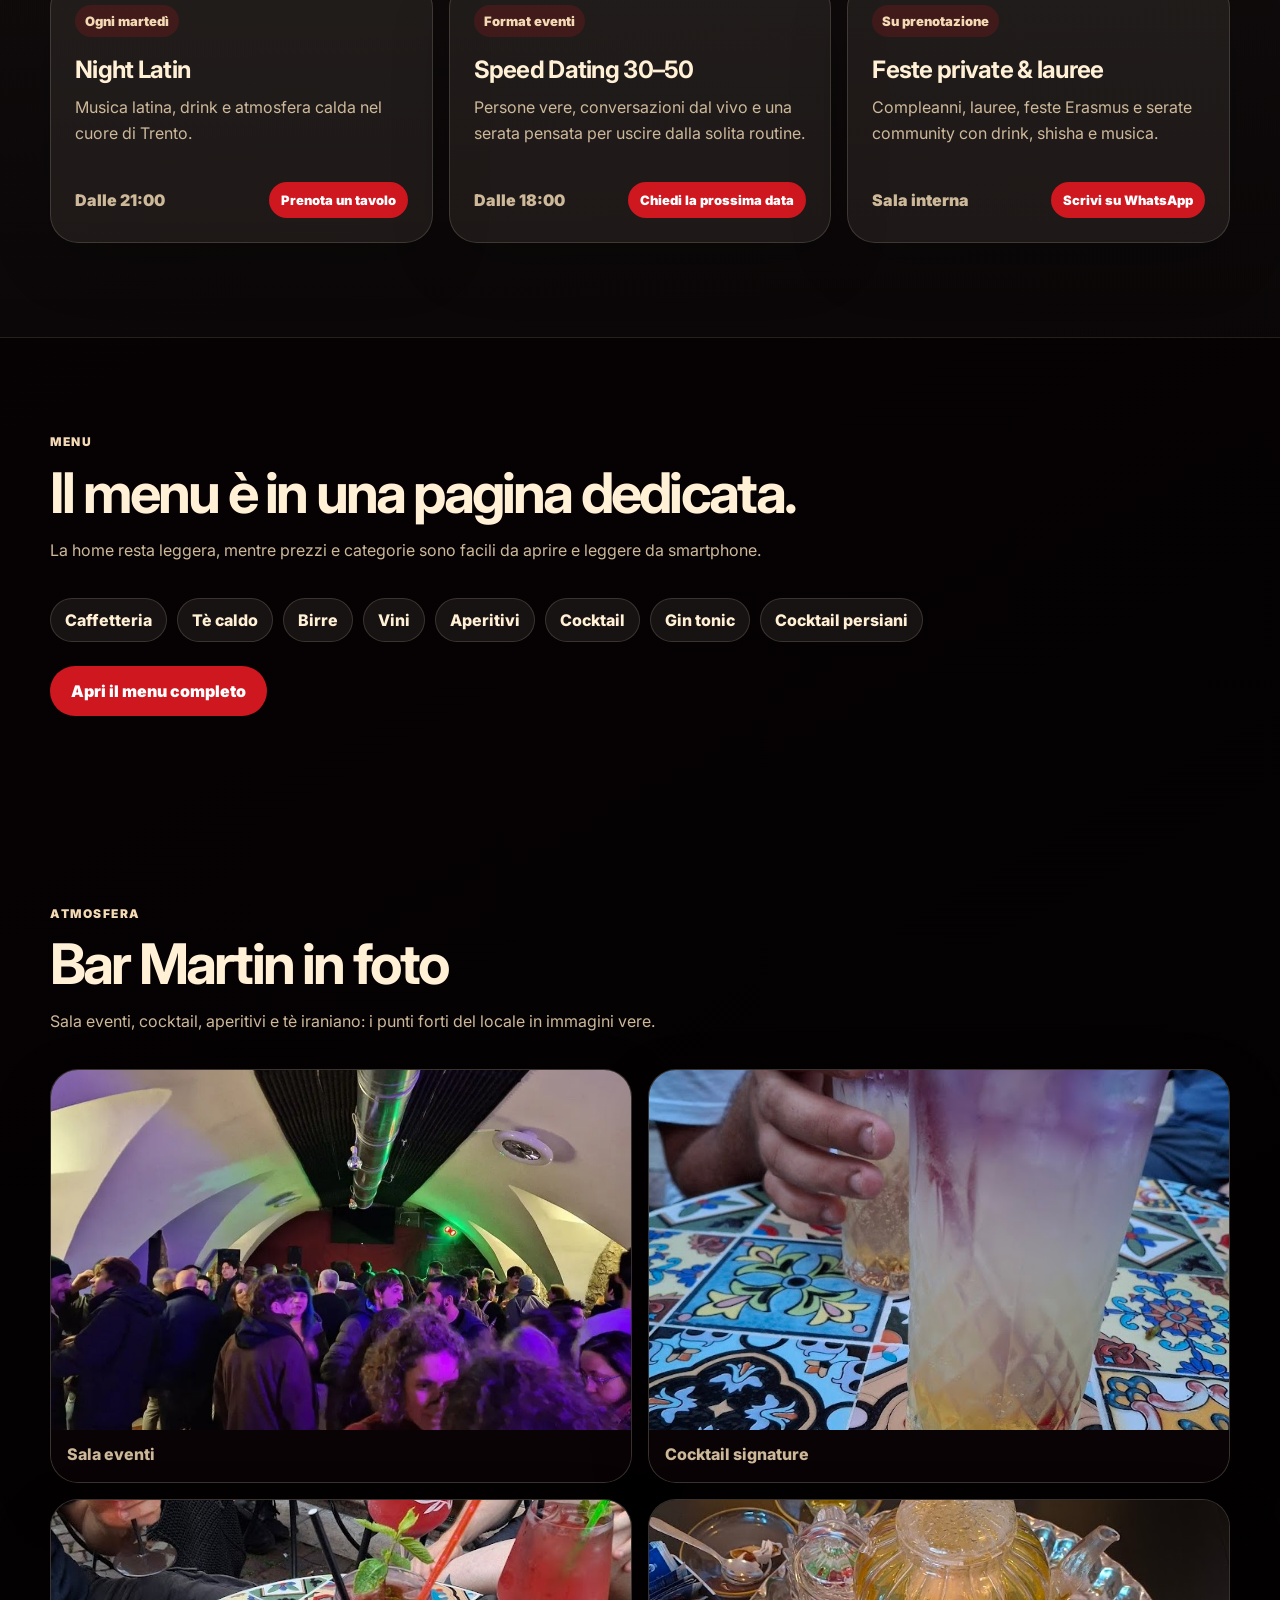
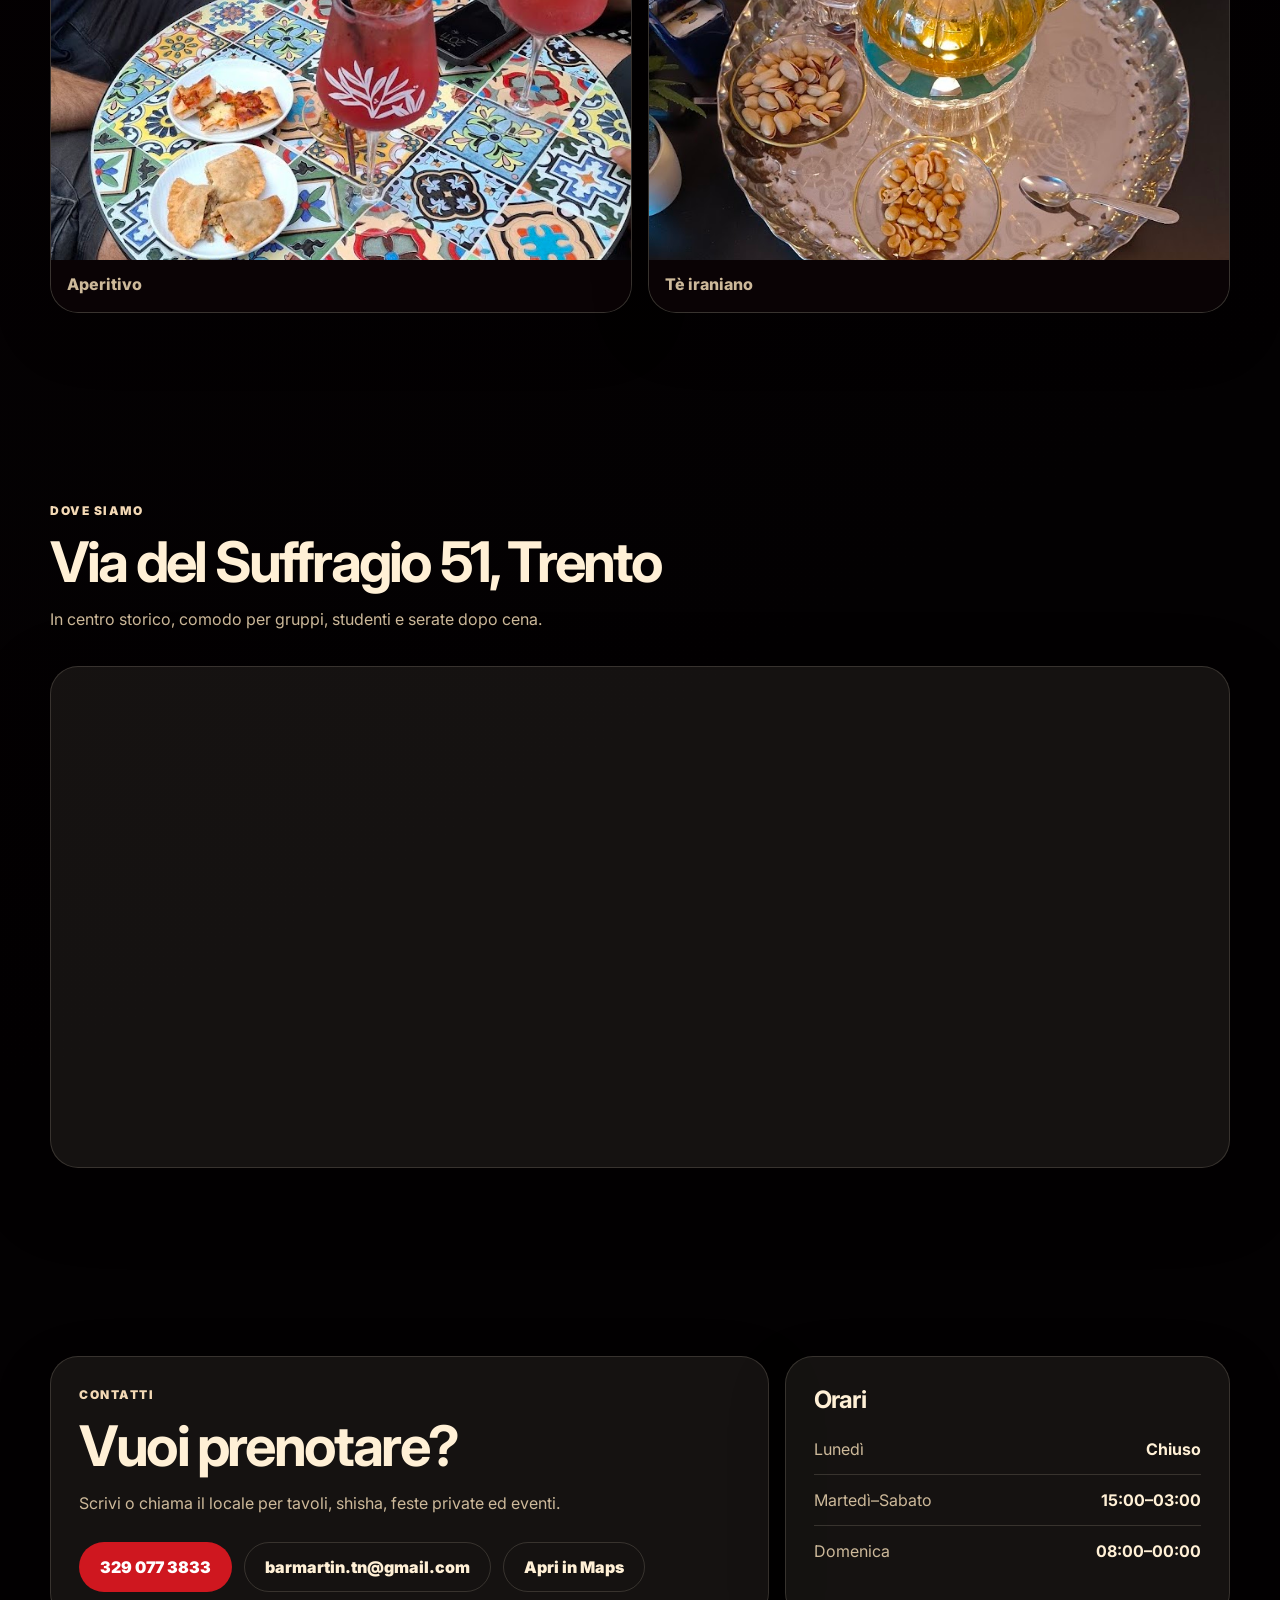
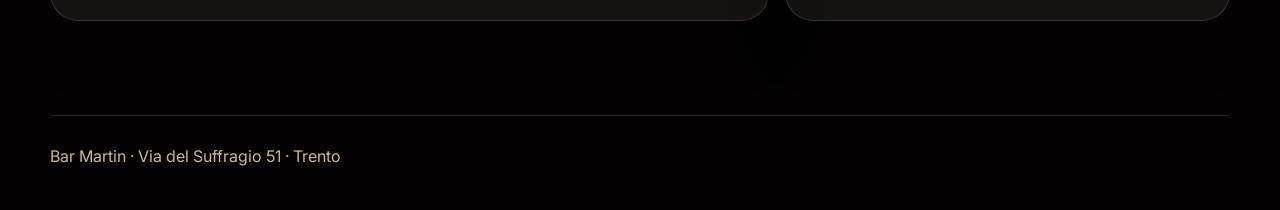
==== commit c96887be: "Rimuovi foto brutta e duplicato dalla gallery" ====
--- a/index.html
+++ b/index.html
@@ -12,7 +12,7 @@
   <link rel="preconnect" href="https://fonts.gstatic.com" crossorigin>
   <link href="https://fonts.googleapis.com/css2?family=Inter:wght@400;600;700;800;900&display=swap" rel="stylesheet">
   <link rel="stylesheet" href="css/martin.css?v=20260701-3" />
-  <link rel="stylesheet" href="css/assets.css?v=20260701-4" />
+  <link rel="stylesheet" href="css/assets.css?v=20260701-6" />
 </head>
 <body>
   <header class="topbar" id="top">
@@ -102,32 +102,24 @@
       <div class="section-title reveal">
         <p class="eyebrow">Atmosfera</p>
         <h2>Bar Martin in foto</h2>
-        <p>Esterno, sala eventi, cocktail e tè iraniano: i punti forti del locale in immagini vere.</p>
+        <p>Sala eventi, cocktail, aperitivi e tè iraniano: i punti forti del locale in immagini vere.</p>
       </div>
       <div class="gallery-grid">
         <figure class="photo-card reveal">
-          <img src="images/foto-esterno-gruppo.png" alt="Esterno del Bar Martin con gruppo di persone" loading="lazy">
-          <figcaption>Esterno del locale</figcaption>
-        </figure>
-        <figure class="photo-card reveal delay-1">
           <img src="images/foto-sala-eventi.jpg" alt="Sala interna del Bar Martin durante un evento" loading="lazy">
           <figcaption>Sala eventi</figcaption>
         </figure>
-        <figure class="photo-card reveal">
+        <figure class="photo-card reveal delay-1">
           <img src="images/foto-cocktail-lilla.jpg" alt="Cocktail lilla serviti al Bar Martin" loading="lazy">
           <figcaption>Cocktail signature</figcaption>
         </figure>
-        <figure class="photo-card reveal delay-1">
+        <figure class="photo-card reveal">
           <img src="images/foto-aperitivo-cocktail-rossi.jpg" alt="Cocktail rossi e aperitivo al Bar Martin" loading="lazy">
           <figcaption>Aperitivo</figcaption>
         </figure>
-        <figure class="photo-card reveal">
+        <figure class="photo-card reveal delay-1">
           <img src="images/foto-te-iraniano.jpg" alt="Tè iraniano servito al Bar Martin" loading="lazy">
           <figcaption>Tè iraniano</figcaption>
-        </figure>
-        <figure class="photo-card reveal delay-1">
-          <img src="images/foto-te-iraniano-dettaglio.jpg" alt="Dettaglio del tè iraniano servito al Bar Martin" loading="lazy">
-          <figcaption>Dettaglio tè</figcaption>
         </figure>
       </div>
     </section>
--- a/css/assets.css
+++ b/css/assets.css
@@ -1,3 +1,70 @@
 :root {
   --logo-url: url("../images/logo.png");
 }
+
+/* Fix gallery: immagini vere, niente crop strani, card pulite */
+.gallery-grid {
+  grid-template-columns: repeat(2, minmax(0, 1fr));
+  align-items: start;
+}
+
+.photo-card {
+  overflow: hidden;
+}
+
+.photo-card img {
+  width: 100%;
+  height: 360px;
+  object-fit: cover;
+  object-position: center;
+}
+
+.photo-card figcaption {
+  background: rgba(9, 3, 5, .92);
+}
+
+/* Fix menu: una colonna leggibile, senza buchi enormi da layout a griglia */
+.menu-page {
+  display: grid !important;
+  grid-template-columns: 1fr !important;
+  width: min(920px, calc(100% - 32px)) !important;
+  max-width: 920px !important;
+  margin-inline: auto !important;
+  gap: 18px !important;
+  align-items: stretch !important;
+  padding-top: 16px !important;
+}
+
+.menu-category {
+  width: 100% !important;
+}
+
+.menu-category-head a {
+  display: none !important;
+}
+
+.menu-category-head h2 {
+  font-size: clamp(28px, 4vw, 42px) !important;
+}
+
+.menu-item {
+  align-items: flex-start;
+}
+
+.menu-item span {
+  min-width: max-content;
+}
+
+@media (max-width: 760px) {
+  .gallery-grid {
+    grid-template-columns: 1fr;
+  }
+
+  .photo-card img {
+    height: 310px;
+  }
+
+  .menu-page {
+    width: calc(100% - 28px) !important;
+  }
+}
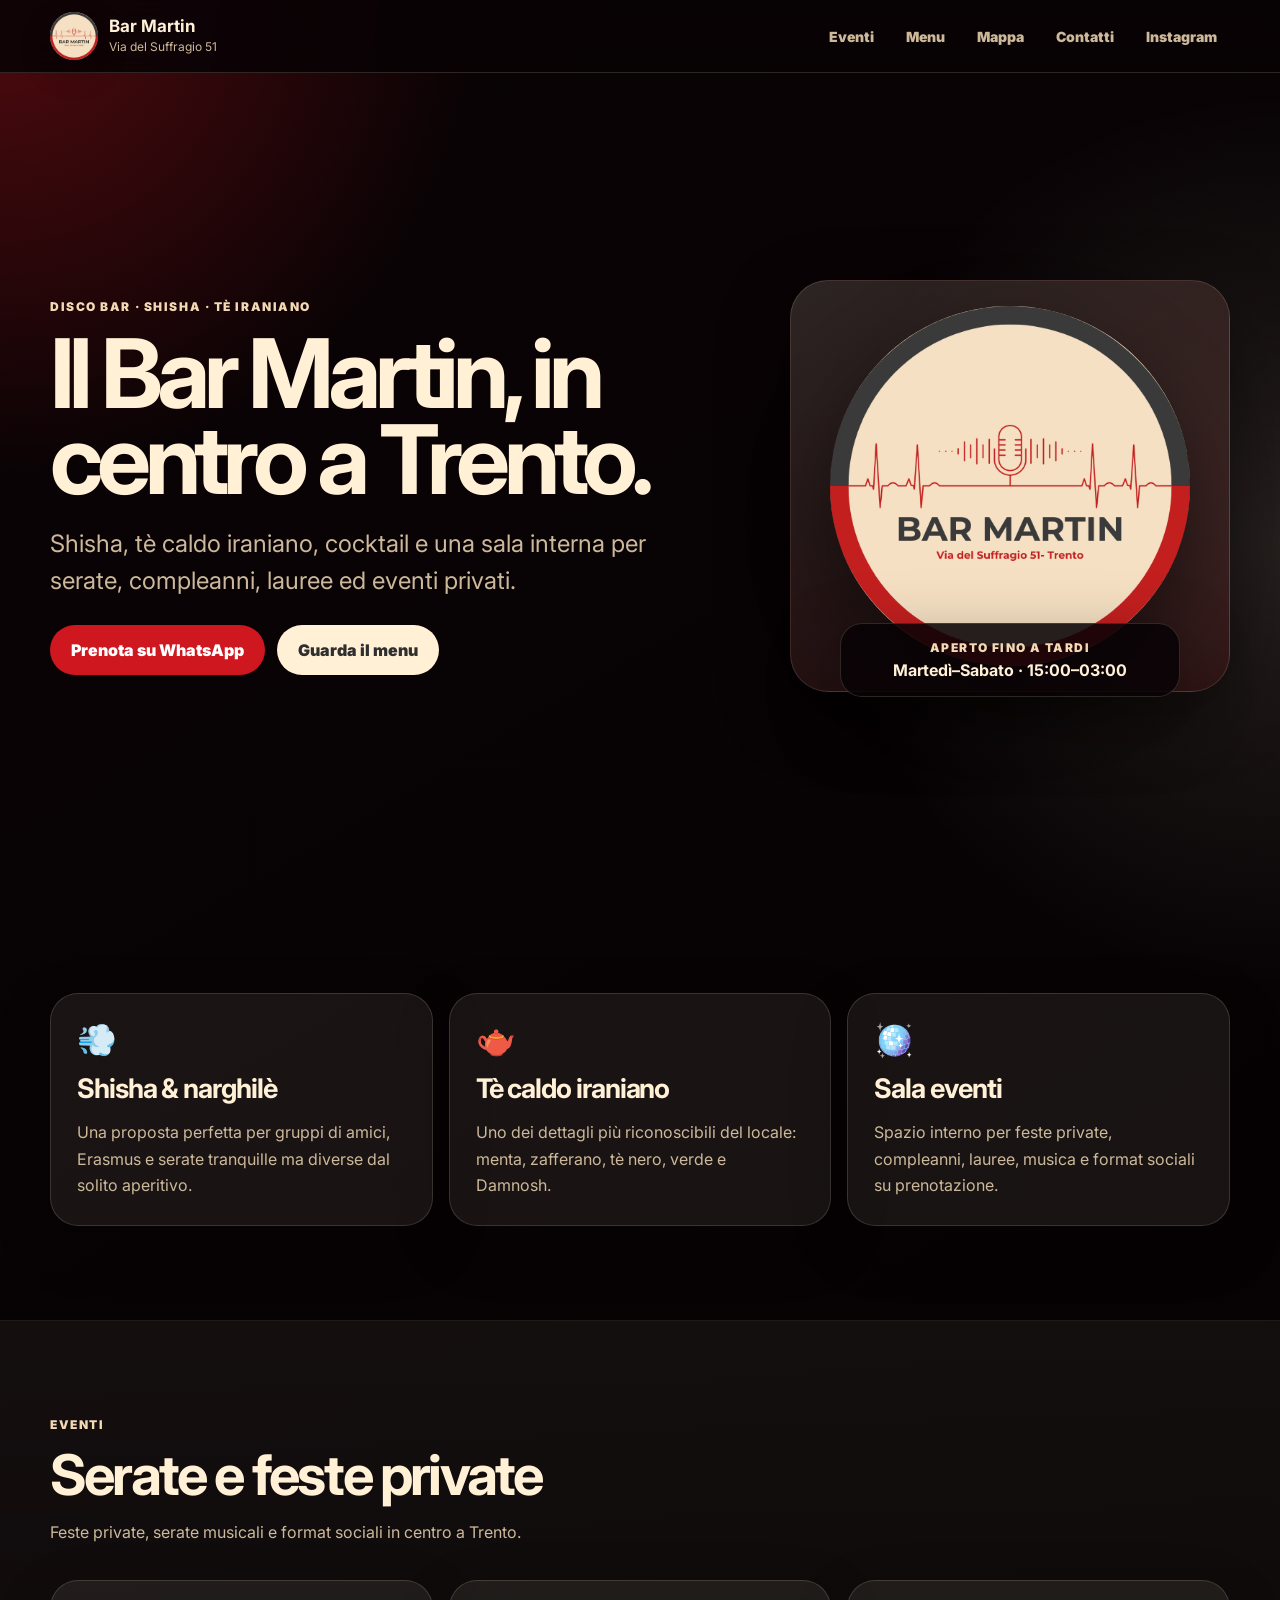
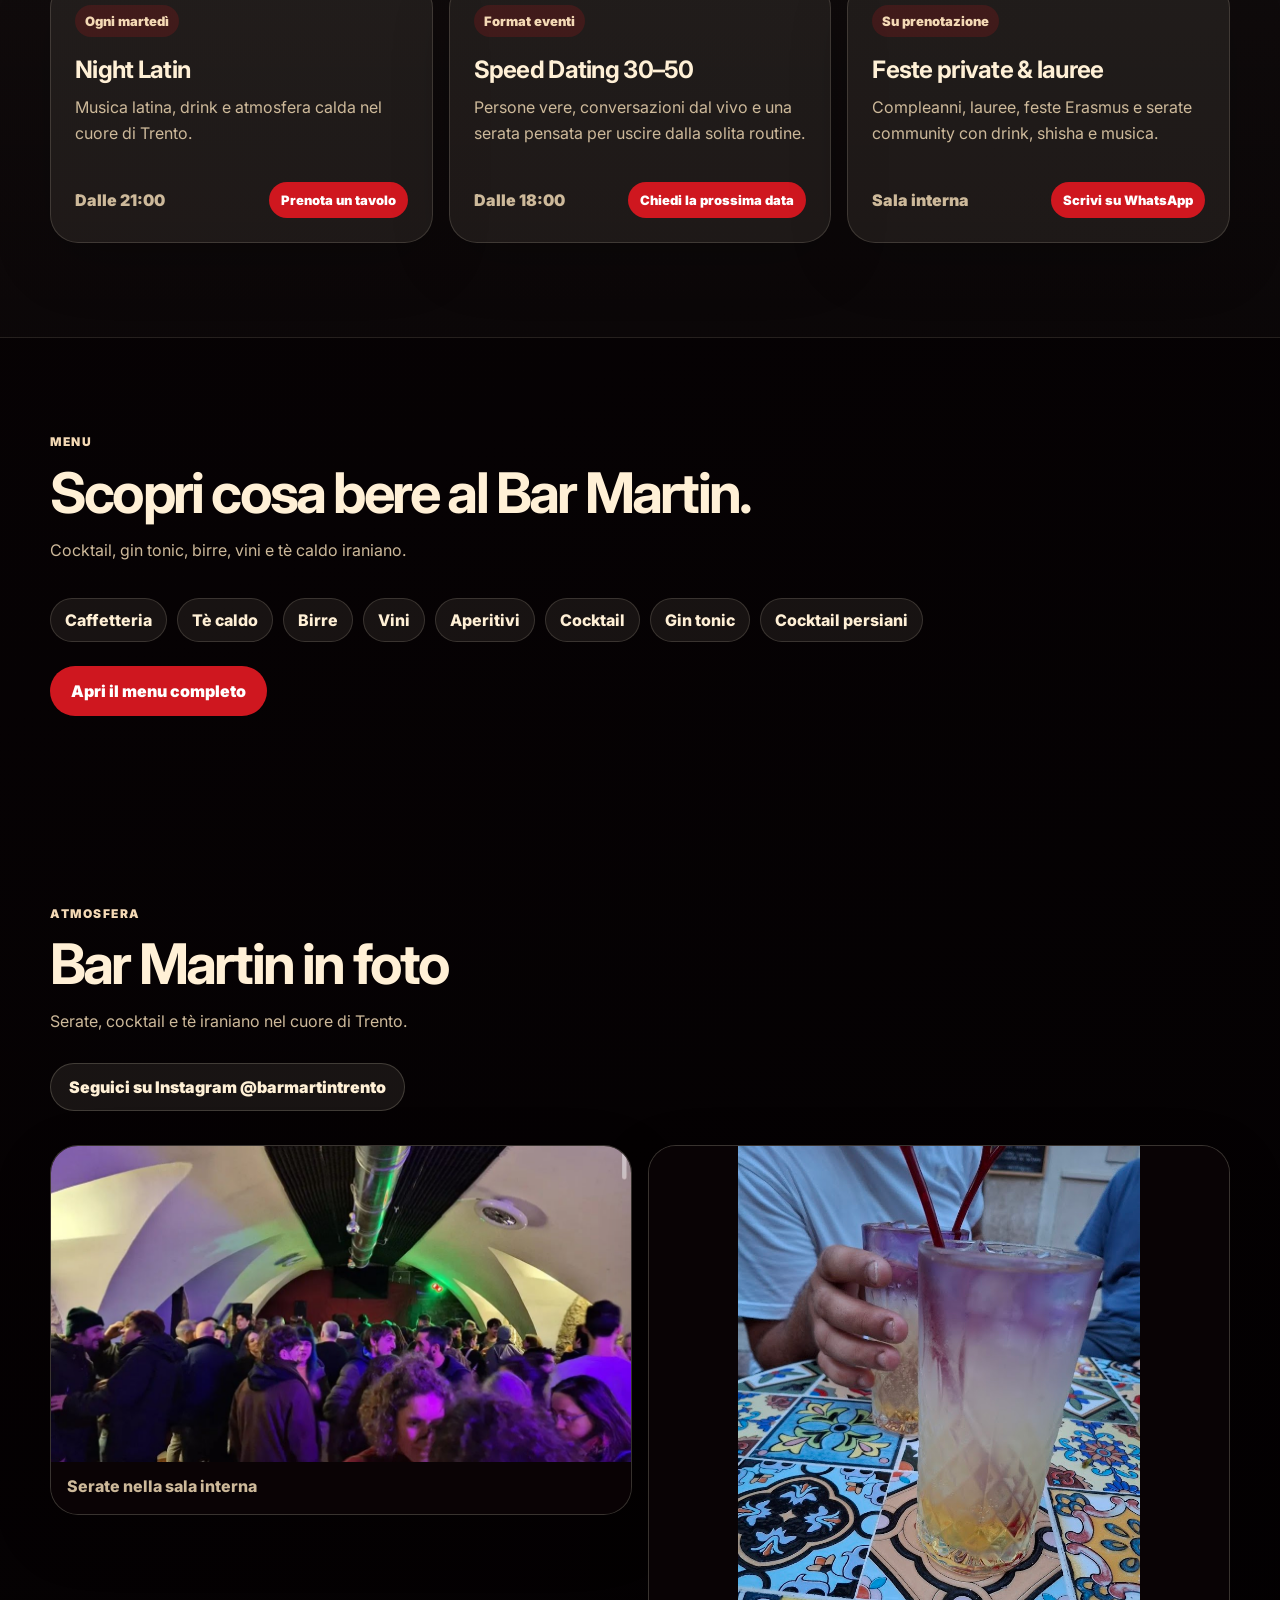
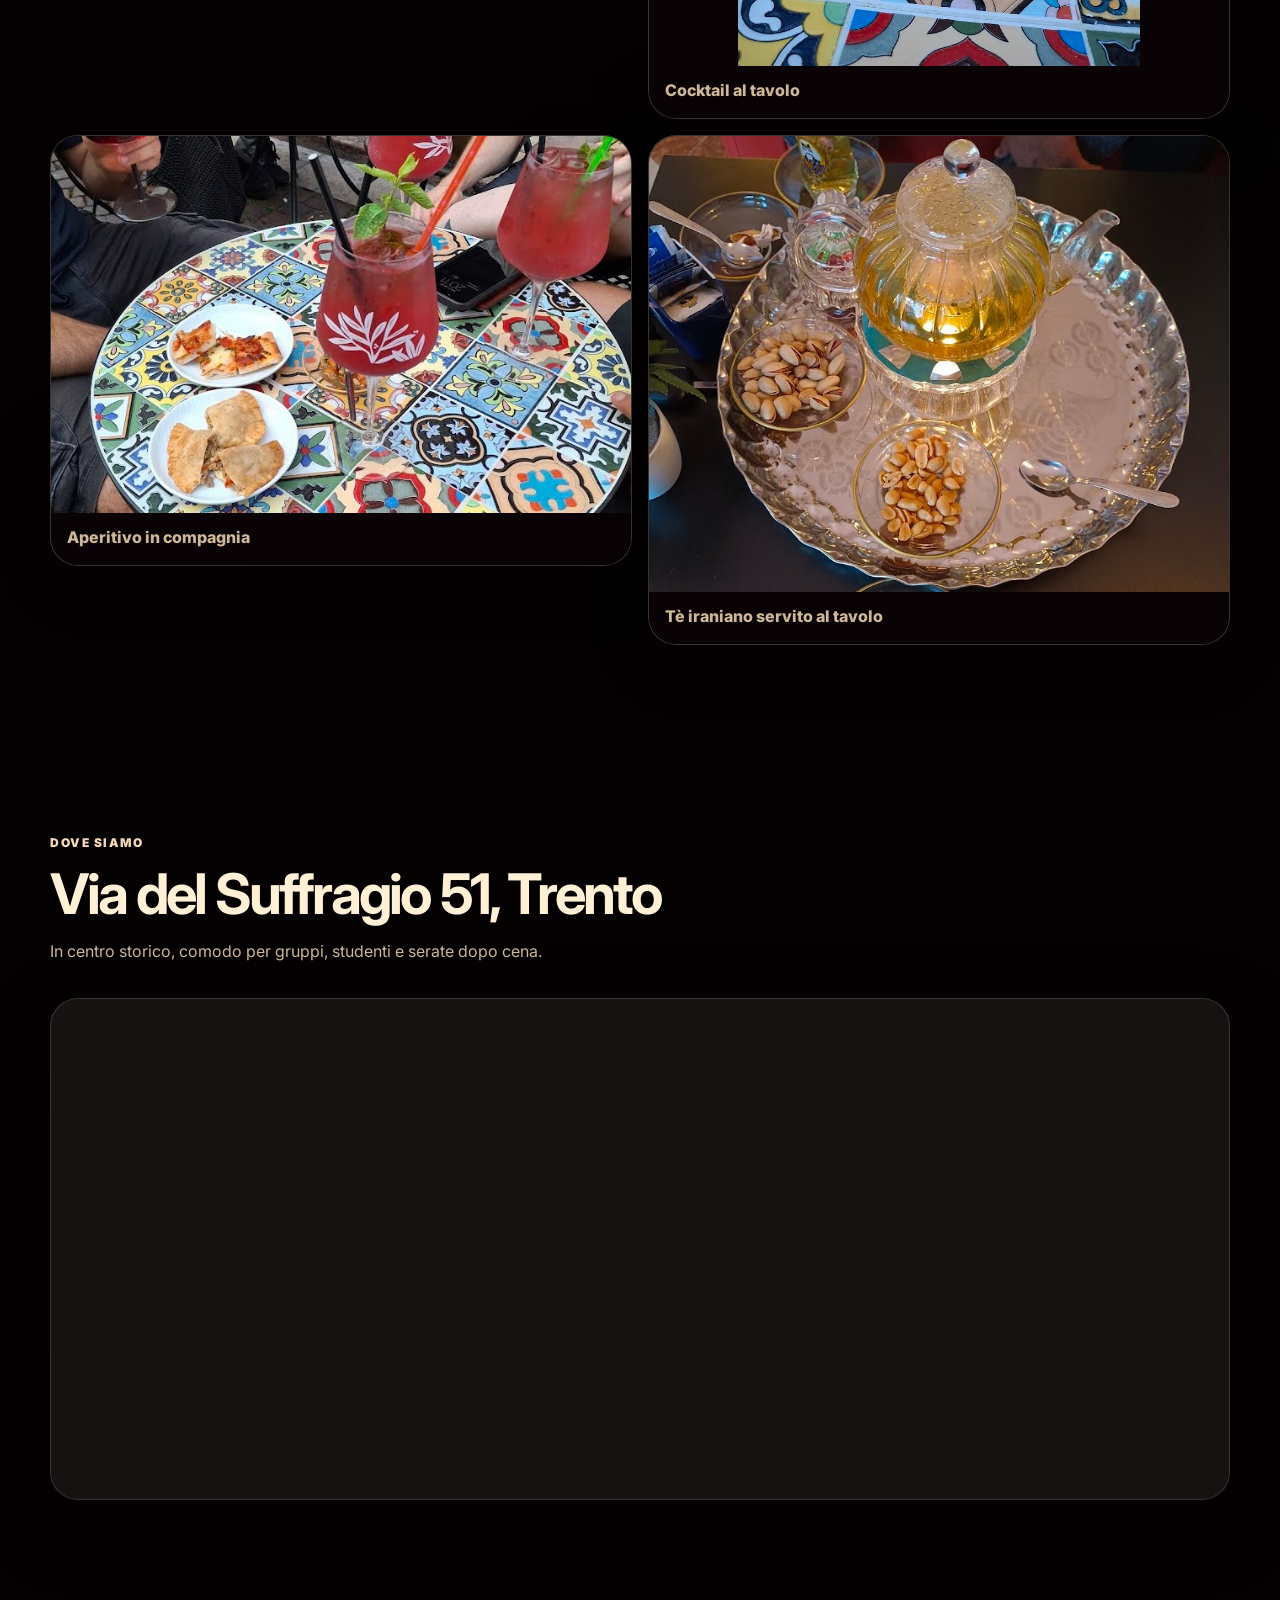
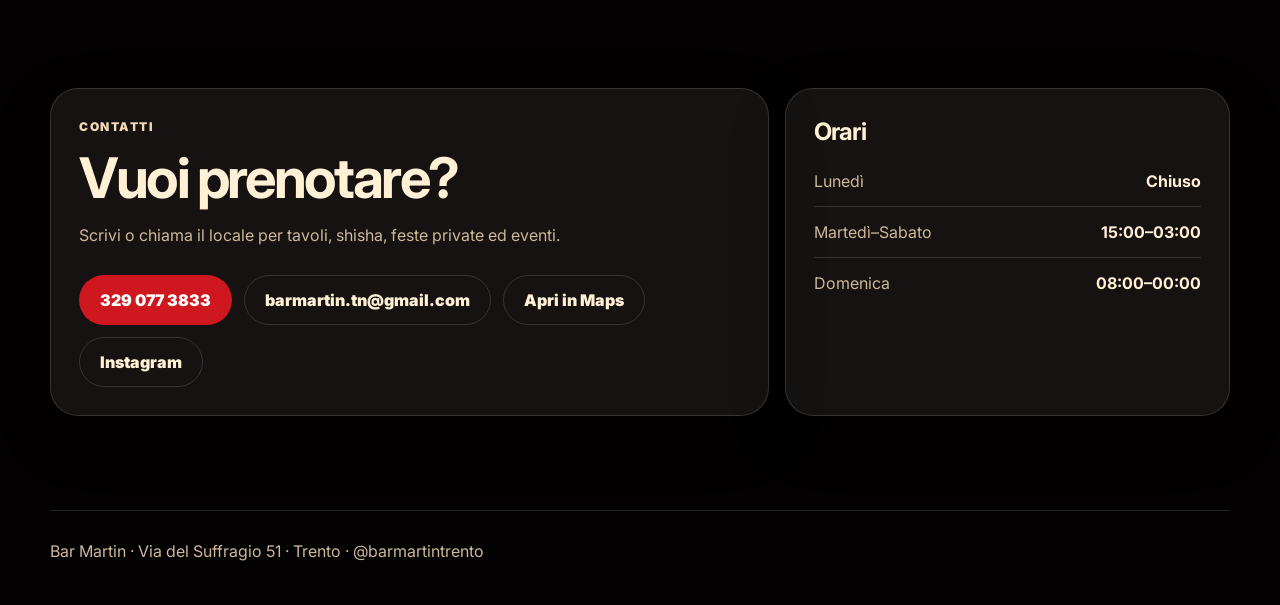
==== commit 39e471d1: "Rendi copy pubblico aggiungi Instagram e migliora gallery" ====
--- a/index.html
+++ b/index.html
@@ -12,7 +12,7 @@
   <link rel="preconnect" href="https://fonts.gstatic.com" crossorigin>
   <link href="https://fonts.googleapis.com/css2?family=Inter:wght@400;600;700;800;900&display=swap" rel="stylesheet">
   <link rel="stylesheet" href="css/martin.css?v=20260701-3" />
-  <link rel="stylesheet" href="css/assets.css?v=20260701-6" />
+  <link rel="stylesheet" href="css/assets.css?v=20260701-7" />
 </head>
 <body>
   <header class="topbar" id="top">
@@ -29,6 +29,7 @@
       <a href="menu.html">Menu</a>
       <a href="#mappa">Mappa</a>
       <a href="#contatti">Contatti</a>
+      <a href="https://www.instagram.com/barmartintrento/" target="_blank" rel="noopener">Instagram</a>
     </nav>
   </header>
 
@@ -74,7 +75,7 @@
       <div class="section-title reveal">
         <p class="eyebrow">Eventi</p>
         <h2>Serate e feste private</h2>
-        <p>Le informazioni essenziali per chi apre il sito da telefono: cosa succede, quando e come prenotare.</p>
+        <p>Feste private, serate musicali e format sociali in centro a Trento.</p>
       </div>
       <div class="events-list" id="eventsGrid"></div>
     </section>
@@ -82,8 +83,8 @@
     <section class="section menu-teaser">
       <div class="section-title reveal">
         <p class="eyebrow">Menu</p>
-        <h2>Il menu è in una pagina dedicata.</h2>
-        <p>La home resta leggera, mentre prezzi e categorie sono facili da aprire e leggere da smartphone.</p>
+        <h2>Scopri cosa bere al Bar Martin.</h2>
+        <p>Cocktail, gin tonic, birre, vini e tè caldo iraniano.</p>
       </div>
       <div class="teaser-cards reveal delay-1">
         <span>Caffetteria</span>
@@ -102,24 +103,25 @@
       <div class="section-title reveal">
         <p class="eyebrow">Atmosfera</p>
         <h2>Bar Martin in foto</h2>
-        <p>Sala eventi, cocktail, aperitivi e tè iraniano: i punti forti del locale in immagini vere.</p>
+        <p>Serate, cocktail e tè iraniano nel cuore di Trento.</p>
+        <a class="social-link" href="https://www.instagram.com/barmartintrento/" target="_blank" rel="noopener">Seguici su Instagram @barmartintrento</a>
       </div>
       <div class="gallery-grid">
         <figure class="photo-card reveal">
           <img src="images/foto-sala-eventi.jpg" alt="Sala interna del Bar Martin durante un evento" loading="lazy">
-          <figcaption>Sala eventi</figcaption>
+          <figcaption>Serate nella sala interna</figcaption>
         </figure>
         <figure class="photo-card reveal delay-1">
           <img src="images/foto-cocktail-lilla.jpg" alt="Cocktail lilla serviti al Bar Martin" loading="lazy">
-          <figcaption>Cocktail signature</figcaption>
+          <figcaption>Cocktail al tavolo</figcaption>
         </figure>
         <figure class="photo-card reveal">
           <img src="images/foto-aperitivo-cocktail-rossi.jpg" alt="Cocktail rossi e aperitivo al Bar Martin" loading="lazy">
-          <figcaption>Aperitivo</figcaption>
+          <figcaption>Aperitivo in compagnia</figcaption>
         </figure>
         <figure class="photo-card reveal delay-1">
           <img src="images/foto-te-iraniano.jpg" alt="Tè iraniano servito al Bar Martin" loading="lazy">
-          <figcaption>Tè iraniano</figcaption>
+          <figcaption>Tè iraniano servito al tavolo</figcaption>
         </figure>
       </div>
     </section>
@@ -144,6 +146,7 @@
           <a href="tel:+393290773833">329 077 3833</a>
           <a href="mailto:barmartin.tn@gmail.com">barmartin.tn@gmail.com</a>
           <a href="https://www.google.com/maps/search/?api=1&query=Bar%20Martin%20Via%20del%20Suffragio%2051%20Trento" target="_blank" rel="noopener">Apri in Maps</a>
+          <a href="https://www.instagram.com/barmartintrento/" target="_blank" rel="noopener">Instagram</a>
         </div>
       </div>
       <div class="hours-card reveal delay-1">
@@ -163,7 +166,7 @@
   </div>
 
   <footer class="footer">
-    <span>Bar Martin · Via del Suffragio 51 · Trento</span>
+    <span>Bar Martin · Via del Suffragio 51 · Trento · @barmartintrento</span>
   </footer>
 
   <script src="js/content.js?v=20260701-3"></script>
--- a/css/assets.css
+++ b/css/assets.css
@@ -2,7 +2,6 @@
   --logo-url: url("../images/logo.png");
 }
 
-/* Fix gallery: immagini vere, niente crop strani, card pulite */
 .gallery-grid {
   grid-template-columns: repeat(2, minmax(0, 1fr));
   align-items: start;
@@ -14,16 +13,17 @@
 
 .photo-card img {
   width: 100%;
-  height: 360px;
-  object-fit: cover;
+  height: auto;
+  max-height: 520px;
+  object-fit: contain;
   object-position: center;
+  background: #090305;
 }
 
 .photo-card figcaption {
   background: rgba(9, 3, 5, .92);
 }
 
-/* Fix menu: una colonna leggibile, senza buchi enormi da layout a griglia */
 .menu-page {
   display: grid !important;
   grid-template-columns: 1fr !important;
@@ -55,13 +55,30 @@
   min-width: max-content;
 }
 
+.social-link {
+  display: inline-flex;
+  align-items: center;
+  justify-content: center;
+  min-height: 48px;
+  padding: 13px 18px;
+  border-radius: 999px;
+  border: 1px solid rgba(255, 240, 214, .18);
+  background: rgba(255, 240, 214, .08);
+  font-weight: 900;
+  margin-top: 12px;
+}
+
+.social-link:hover {
+  background: rgba(255, 240, 214, .14);
+}
+
 @media (max-width: 760px) {
   .gallery-grid {
     grid-template-columns: 1fr;
   }
 
   .photo-card img {
-    height: 310px;
+    max-height: none;
   }
 
   .menu-page {
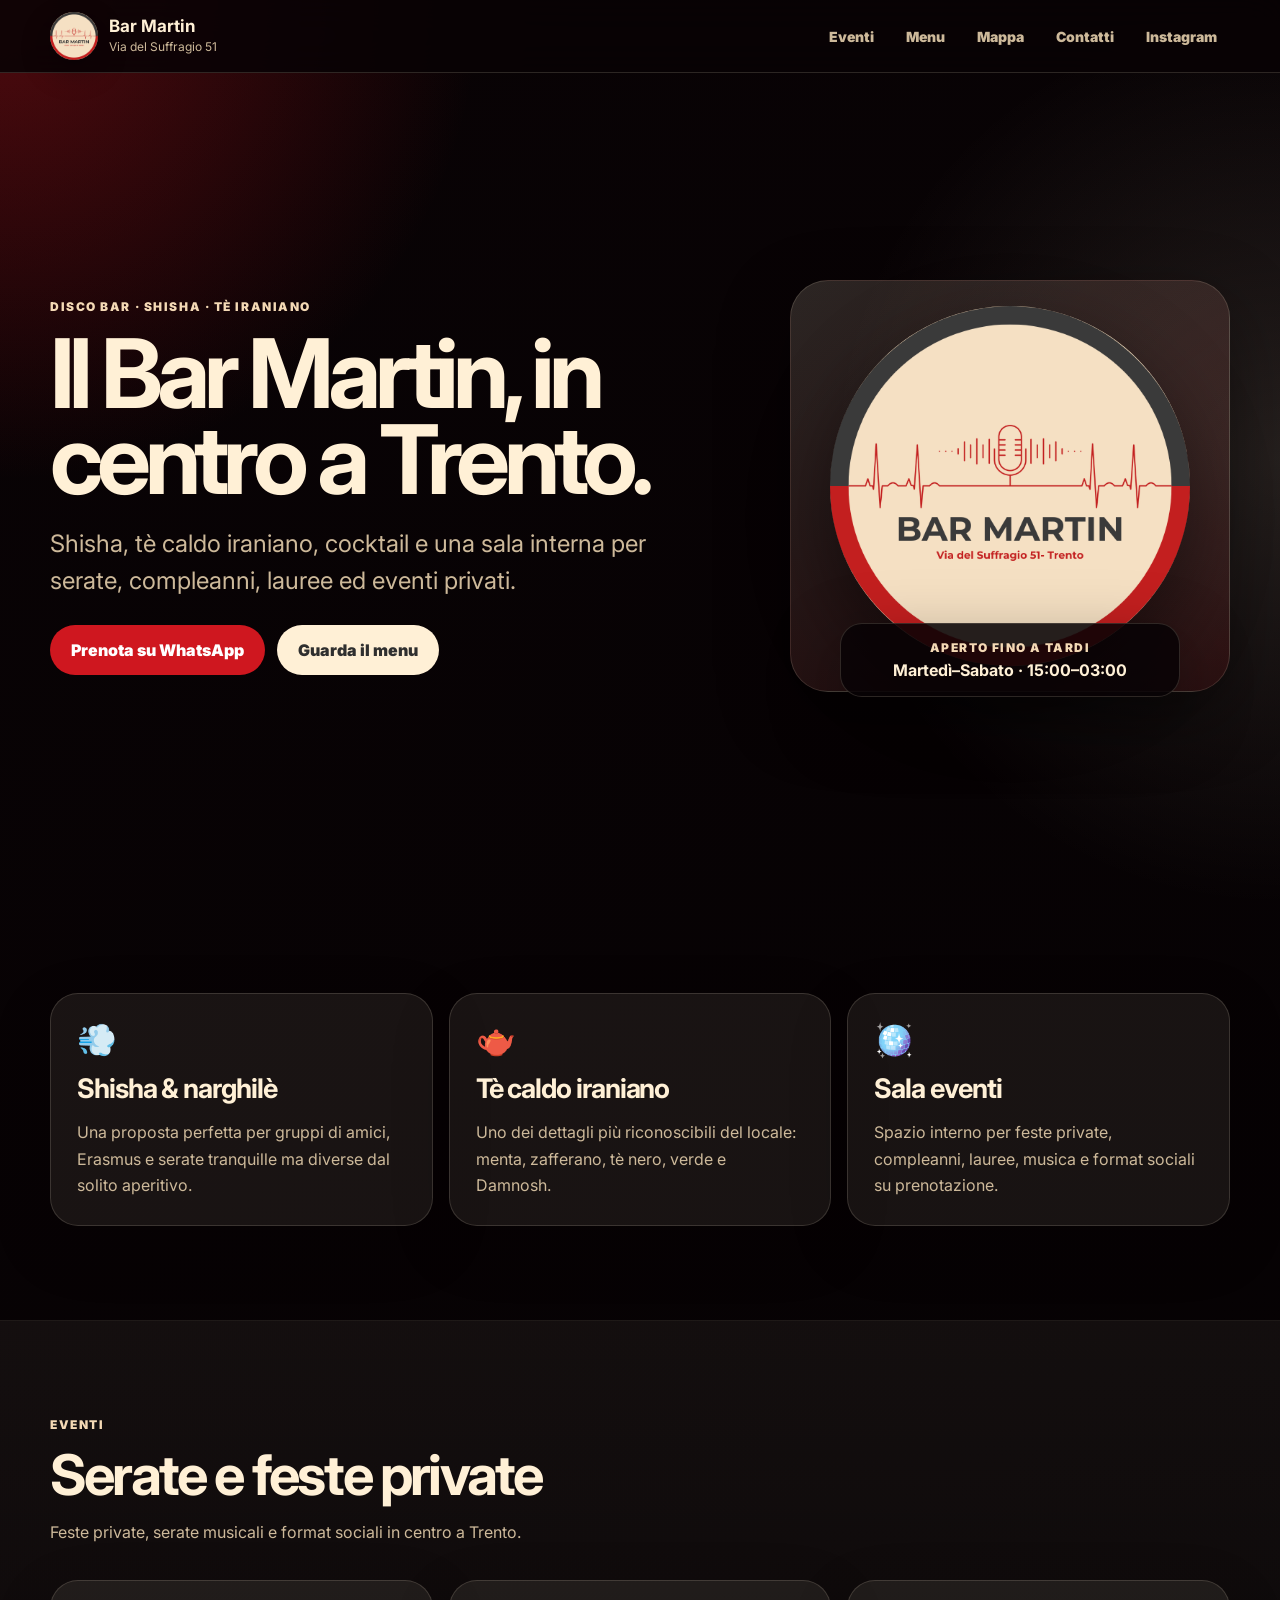
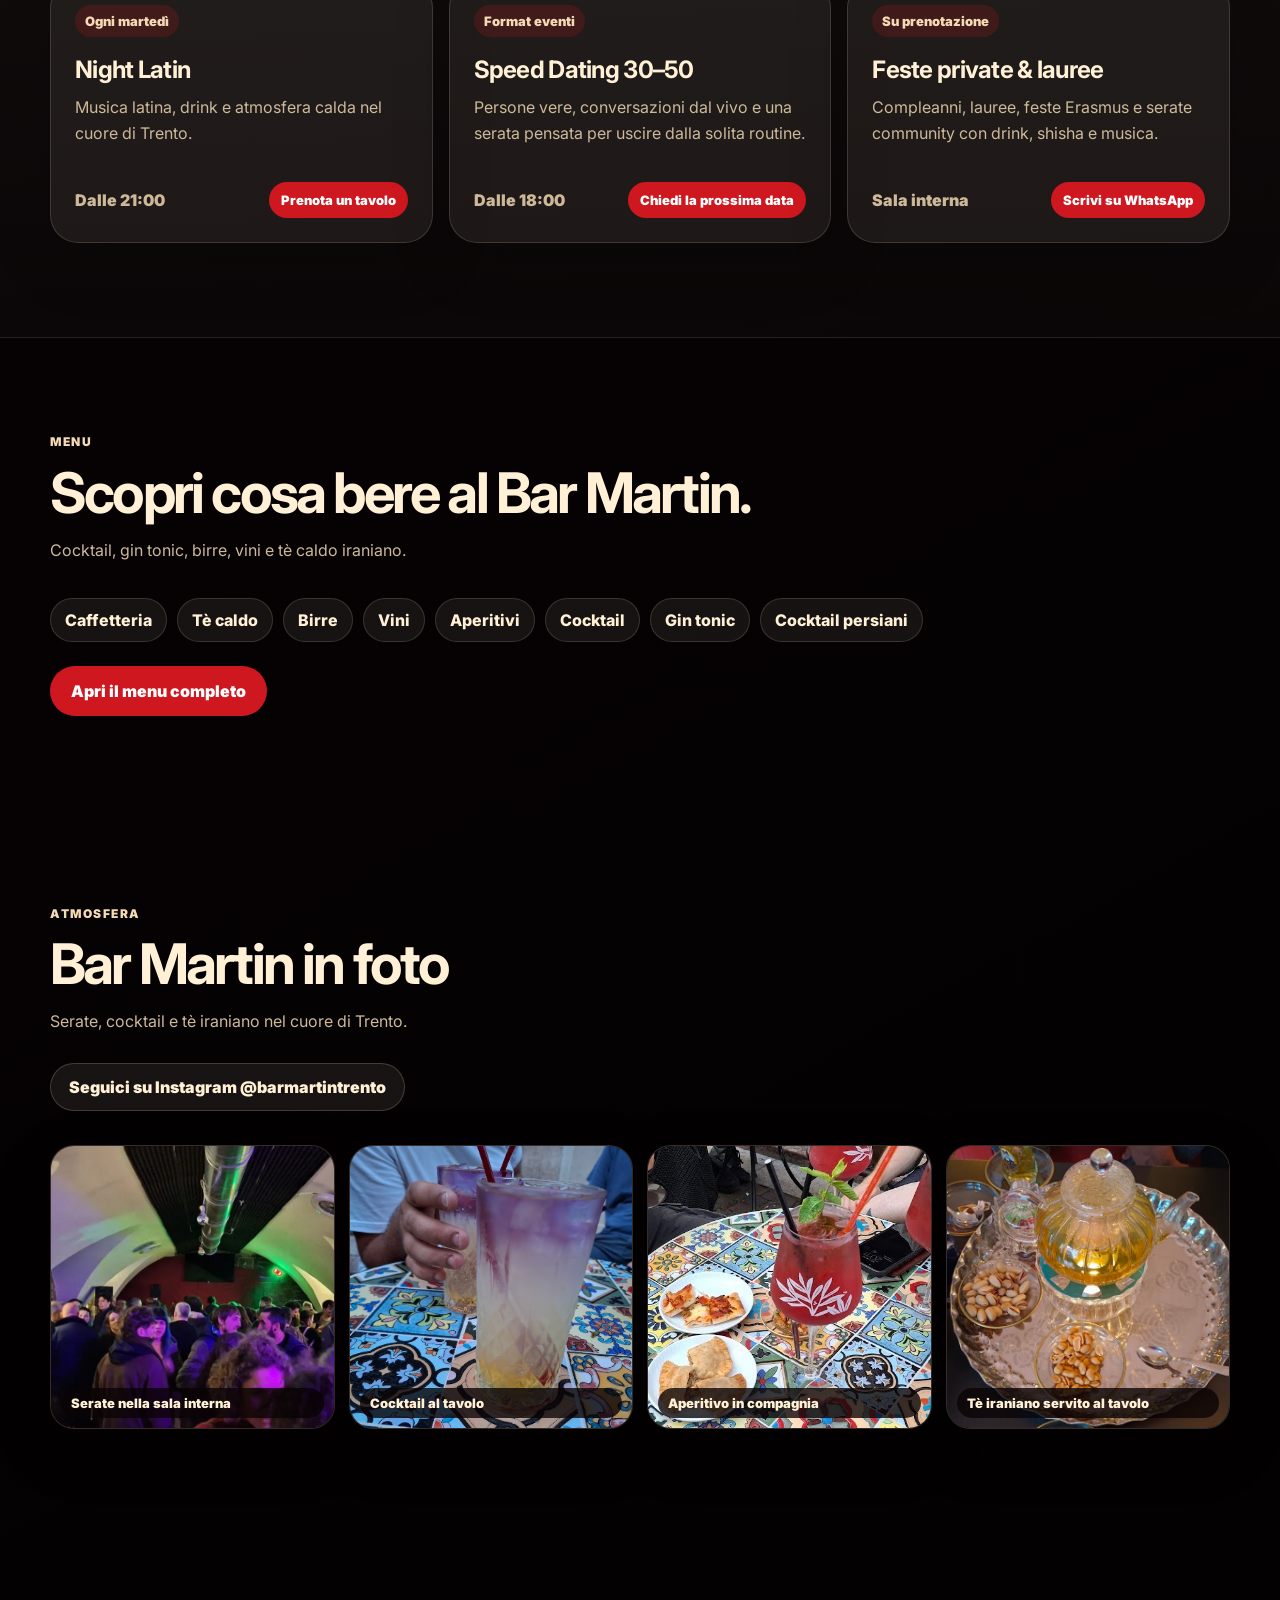
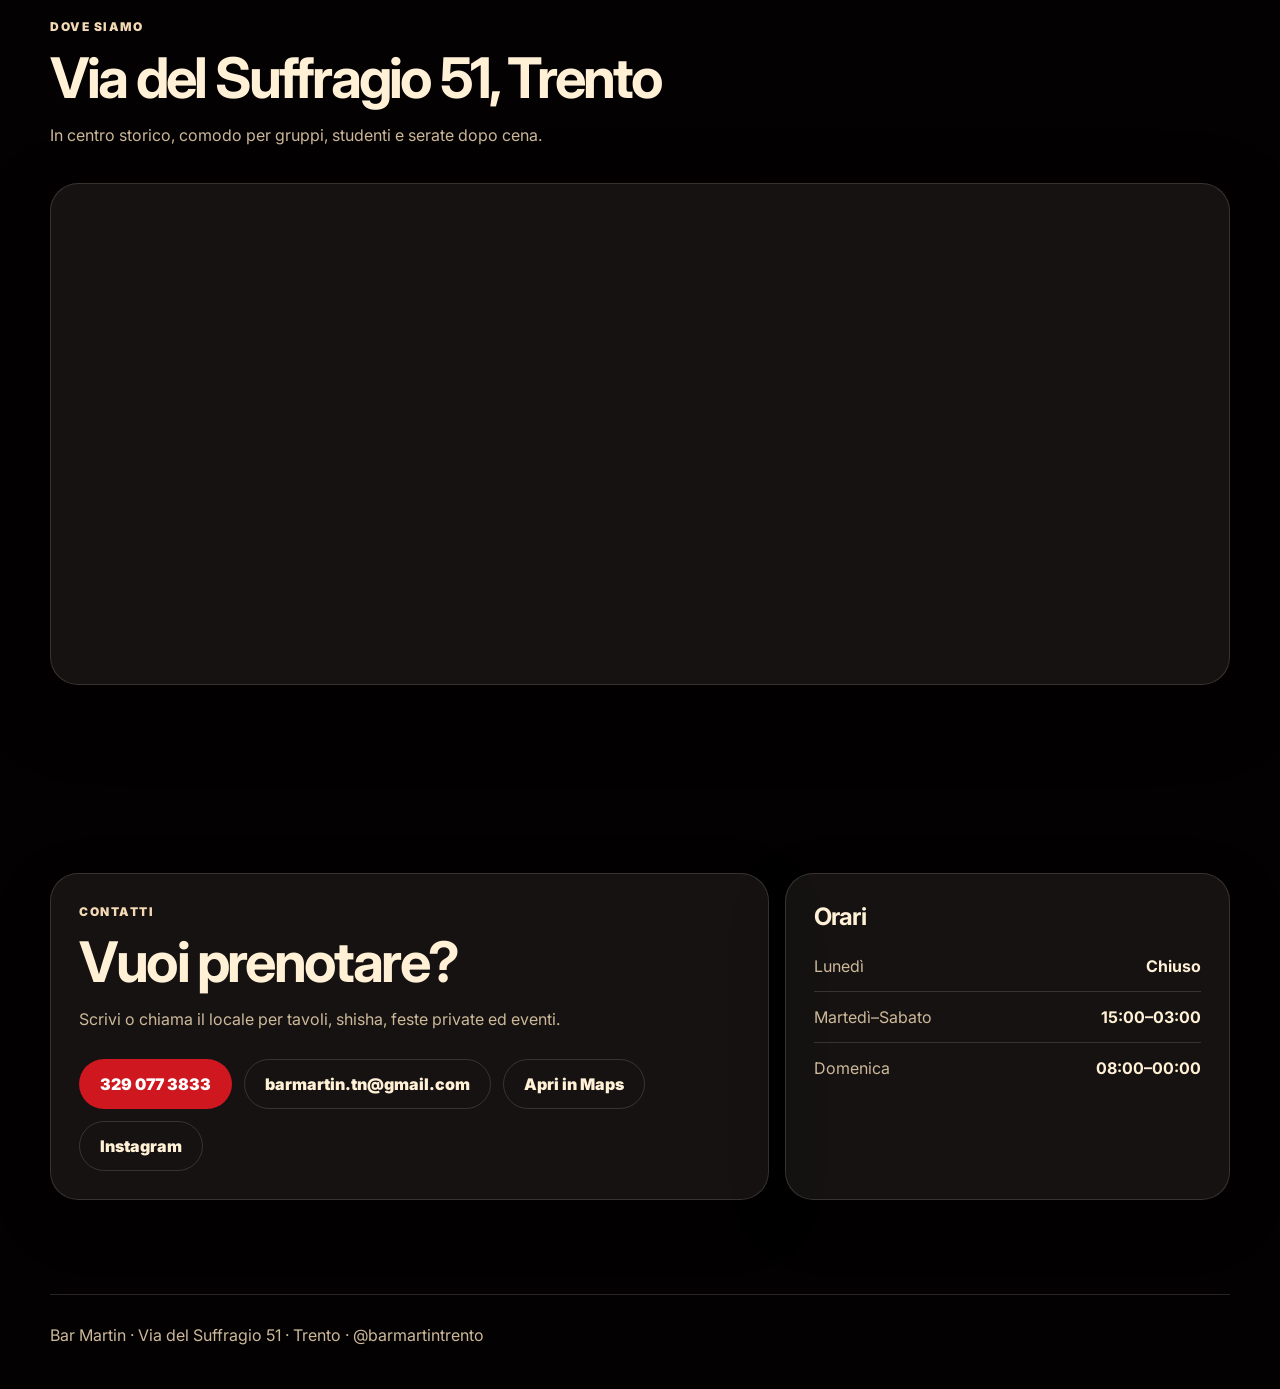
==== commit eae0e0e3: "Forza nuova versione CSS gallery" ====
--- a/index.html
+++ b/index.html
@@ -12,7 +12,7 @@
   <link rel="preconnect" href="https://fonts.gstatic.com" crossorigin>
   <link href="https://fonts.googleapis.com/css2?family=Inter:wght@400;600;700;800;900&display=swap" rel="stylesheet">
   <link rel="stylesheet" href="css/martin.css?v=20260701-3" />
-  <link rel="stylesheet" href="css/assets.css?v=20260701-7" />
+  <link rel="stylesheet" href="css/assets.css?v=20260701-8" />
 </head>
 <body>
   <header class="topbar" id="top">
--- a/css/assets.css
+++ b/css/assets.css
@@ -3,25 +3,47 @@
 }
 
 .gallery-grid {
-  grid-template-columns: repeat(2, minmax(0, 1fr));
-  align-items: start;
+  display: grid !important;
+  grid-template-columns: repeat(4, minmax(0, 1fr)) !important;
+  gap: 14px !important;
+  align-items: stretch !important;
 }
 
 .photo-card {
-  overflow: hidden;
+  position: relative !important;
+  overflow: hidden !important;
+  border-radius: 24px !important;
+  min-height: 0 !important;
+  background: #12090b !important;
 }
 
 .photo-card img {
-  width: 100%;
-  height: auto;
-  max-height: 520px;
-  object-fit: contain;
-  object-position: center;
-  background: #090305;
+  width: 100% !important;
+  aspect-ratio: 1 / 1 !important;
+  height: auto !important;
+  max-height: none !important;
+  object-fit: cover !important;
+  object-position: center !important;
+  background: transparent !important;
+}
+
+.photo-card:nth-child(2) img {
+  object-position: center 42% !important;
 }
 
 .photo-card figcaption {
-  background: rgba(9, 3, 5, .92);
+  position: absolute !important;
+  left: 10px !important;
+  right: 10px !important;
+  bottom: 10px !important;
+  width: auto !important;
+  padding: 8px 10px !important;
+  border-radius: 999px !important;
+  background: rgba(9, 3, 5, .78) !important;
+  color: #fff0d6 !important;
+  font-size: 13px !important;
+  line-height: 1.1 !important;
+  font-weight: 900 !important;
 }
 
 .menu-page {
@@ -48,11 +70,11 @@
 }
 
 .menu-item {
-  align-items: flex-start;
+  align-items: flex-start !important;
 }
 
 .menu-item span {
-  min-width: max-content;
+  min-width: max-content !important;
 }
 
 .social-link {
@@ -72,13 +94,19 @@
   background: rgba(255, 240, 214, .14);
 }
 
-@media (max-width: 760px) {
+@media (max-width: 900px) {
   .gallery-grid {
-    grid-template-columns: 1fr;
+    grid-template-columns: repeat(2, minmax(0, 1fr)) !important;
+  }
+}
+
+@media (max-width: 520px) {
+  .gallery-grid {
+    grid-template-columns: 1fr !important;
   }
 
   .photo-card img {
-    max-height: none;
+    aspect-ratio: 4 / 3 !important;
   }
 
   .menu-page {
